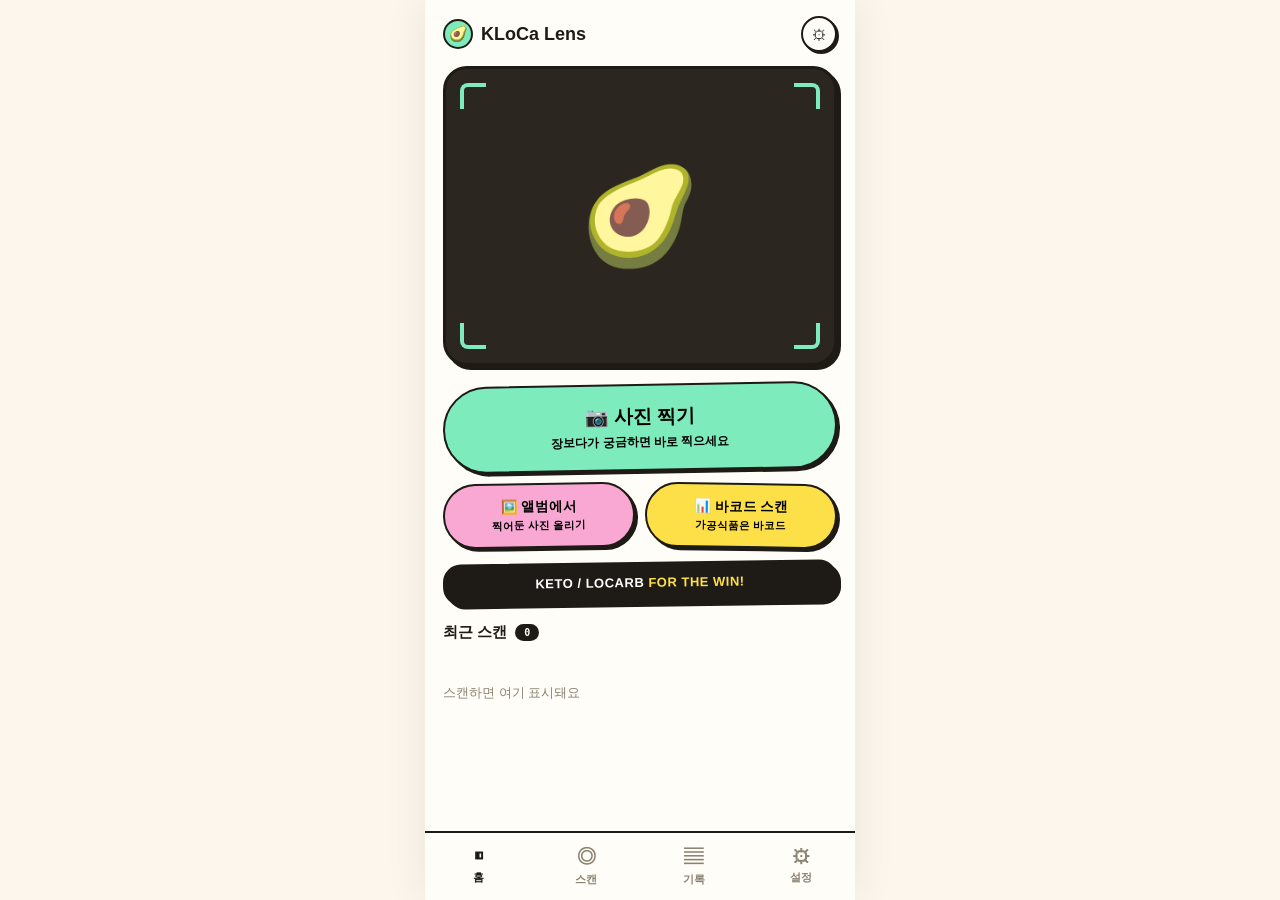
==== index.html @ 9cff94d2 "KLoCa Lens v2" ====
<!DOCTYPE html>
<html lang="ko">
<head>
<meta charset="UTF-8">
<meta name="viewport" content="width=device-width, initial-scale=1.0, viewport-fit=cover">
<title>KLoCa Lens v2</title>
<style>
  * { margin:0; padding:0; box-sizing:border-box; -webkit-tap-highlight-color:transparent; }
  :root { --ink:#1e1b16; --canvas:#fdf6ec; --mint:#7debbb; --teal:#14b8a6;
    --lemon:#fde047; --pink:#f9a8d4; --orange:#fb923c; --white:#fffdf8; }
  body { font-family:'Pretendard',-apple-system,'Apple SD Gothic Neo',sans-serif; background:var(--canvas); color:var(--ink); display:flex; justify-content:center; min-height:100vh; }
  .app { width:100%; max-width:430px; min-height:100vh; background:var(--white); position:relative; display:flex; flex-direction:column; box-shadow:0 0 40px rgba(30,27,22,.08); }
  .screen { display:none; flex:1; padding-bottom:20px; }
  .screen.on { display:block; }
  .hd { display:flex; align-items:center; justify-content:space-between; padding:16px 18px 10px; position:sticky; top:0; background:var(--white); z-index:5; }
  .logo { font-weight:900; font-size:18px; display:flex; align-items:center; gap:8px; }
  .logo .av { width:30px; height:30px; border-radius:50%; background:var(--mint); border:2px solid var(--ink); display:flex; align-items:center; justify-content:center; font-size:15px; }
  .iconbtn { width:36px; height:36px; border-radius:50%; background:var(--white); border:2px solid var(--ink); box-shadow:2px 2px 0 var(--ink); display:flex; align-items:center; justify-content:center; font-size:15px; }
  .pill { border:2px solid var(--ink); border-radius:999px; font-weight:800; box-shadow:3px 3px 0 var(--ink); font-family:inherit; }
  .pill:active { transform:translate(2px,2px); box-shadow:1px 1px 0 var(--ink); }
  .card { background:var(--white); border:2px solid var(--ink); border-radius:18px; box-shadow:4px 4px 0 var(--ink); }
  .mono { font-family:ui-monospace,SFMono-Regular,monospace; }
  .sec-h { margin:20px 18px 10px; font-weight:900; font-size:15px; display:flex; align-items:center; gap:8px; }
  .sec-h .tag { font-size:10px; background:var(--ink); color:#fff; border-radius:99px; padding:3px 9px; font-family:ui-monospace,monospace; }
  .tabbar { display:flex; border-top:2px solid var(--ink); background:var(--white); position:sticky; bottom:0; z-index:5; }
  .tabbar button { flex:1; background:none; border:0; padding:11px 0 13px; font-size:11px; font-weight:700; color:#8a8272; font-family:inherit; }
  .tabbar button.on { color:var(--ink); }
  .tabbar .ni { font-size:19px; display:block; margin-bottom:2px; }
  .toast { position:fixed; left:50%; bottom:90px; transform:translateX(-50%) rotate(-1deg); background:var(--ink); color:#fff; font-weight:800; font-size:14px; padding:12px 20px; border-radius:14px; opacity:0; transition:opacity .25s; pointer-events:none; z-index:99; white-space:nowrap; }
  .toast.show { opacity:1; }
  /* scan */
  .finder { margin:4px 18px 0; height:300px; border:3px solid var(--ink); border-radius:24px; background:#2b2620; position:relative; overflow:hidden; box-shadow:4px 4px 0 var(--ink); display:flex; align-items:center; justify-content:center; }
  .finder .big-e { font-size:96px; }
  .finder img.preview { position:absolute; inset:0; width:100%; height:100%; object-fit:cover; }
  .corner { position:absolute; width:26px; height:26px; border:4px solid var(--mint); z-index:2; }
  .c1{top:14px;left:14px;border-right:0;border-bottom:0;border-radius:8px 0 0 0;}
  .c2{top:14px;right:14px;border-left:0;border-bottom:0;border-radius:0 8px 0 0;}
  .c3{bottom:14px;left:14px;border-right:0;border-top:0;border-radius:0 0 0 8px;}
  .c4{bottom:14px;right:14px;border-left:0;border-top:0;border-radius:0 0 8px 0;}
  .bigcta { margin:18px 18px 0; background:var(--mint); padding:18px; font-size:19px; width:calc(100% - 36px); transform:rotate(-1deg); }
  .bigcta small { display:block; font-size:12px; font-weight:600; margin-top:4px; }
  .scanrow { display:flex; gap:10px; margin:12px 18px 0; }
  .scanrow button { flex:1; padding:13px 6px; font-size:13.5px; min-width:0; }
  .scanrow .alb { background:var(--pink); transform:rotate(-.8deg); }
  .scanrow .bc { background:var(--lemon); transform:rotate(.8deg); }
  .scanrow small { display:block; font-size:10.5px; font-weight:600; margin-top:3px; }
  .hscroll { display:flex; gap:12px; padding:2px 18px 8px; overflow-x:auto; }
  .mini { min-width:140px; padding:13px; cursor:pointer; }
  .mini .mf { font-size:32px; } .mini .mn { font-weight:800; font-size:13.5px; margin-top:6px; }
  .mini .mk { font-family:ui-monospace,monospace; font-size:11px; color:#5b5347; margin-top:3px; }
  .okbadge { display:inline-block; margin-top:8px; font-size:11px; font-weight:800; background:var(--ink); color:#fff; border-radius:99px; padding:3px 10px; }
  /* confirm */
  .confirm-t { margin:6px 18px 0; background:var(--lemon); padding:13px; text-align:center; font-weight:900; font-size:18px; transform:rotate(-1deg); }
  .confirm-t small { display:block; font-size:12px; font-weight:600; margin-top:4px; }
  .recog { margin:14px 18px 0; padding:22px 16px; text-align:center; transform:rotate(.7deg); }
  .recog .rf { font-size:70px; } .recog .rn2 { font-weight:900; font-size:24px; margin-top:8px; }
  .recog .rm { font-size:12px; color:#6b6257; margin-top:5px; }
  .recog img.rp { width:100%; height:150px; object-fit:cover; border:2px solid var(--ink); border-radius:12px; margin-bottom:8px; }
  .yes { margin:16px 18px 0; background:var(--mint); padding:17px; font-size:17px; width:calc(100% - 36px); transform:rotate(-.8deg); }
  .retake { margin:12px 18px 0; background:var(--white); padding:13px; font-size:14px; width:calc(100% - 36px); }
  .tinput { display:flex; gap:10px; margin:6px 18px 0; position:relative; }
  .tinput input { flex:1; border:2px solid var(--ink); border-radius:14px; padding:13px 14px; font-size:14px; font-family:inherit; box-shadow:3px 3px 0 var(--ink); outline:none; background:var(--white); min-width:0; }
  .tinput .tgo { background:var(--pink); padding:13px 22px; font-size:14px; white-space:nowrap; }
  .suggest { position:absolute; top:calc(100% + 6px); left:0; right:76px; background:var(--white); border:2px solid var(--ink); border-radius:14px; box-shadow:4px 4px 0 var(--ink); max-height:220px; overflow-y:auto; z-index:10; display:none; }
  .suggest.on { display:block; }
  .suggest div { padding:11px 14px; font-weight:700; font-size:14px; border-bottom:1px solid #eee5d5; cursor:pointer; display:flex; align-items:center; gap:10px; }
  .suggest div:last-child { border-bottom:0; }
  .note { margin:14px 18px 0; font-size:12px; color:#8a8272; text-align:center; }
  /* result */
  .verdict { margin:6px 18px 0; padding:12px; text-align:center; font-weight:900; font-size:16px; transform:rotate(1.1deg); }
  .v-ok { background:var(--mint); } .v-mid { background:var(--lemon); } .v-warn { background:var(--orange); }
  .hero { margin:14px 18px 0; background:var(--lemon); padding:20px 16px; text-align:center; transform:rotate(-.8deg); }
  .hero .hk { font-size:12px; font-weight:800; letter-spacing:1px; }
  .hero .hv { font-family:ui-monospace,monospace; font-size:60px; font-weight:700; letter-spacing:-3px; margin:2px 0; }
  .hero .hv small { font-size:20px; letter-spacing:0; }
  .hero .hd2 { font-size:12px; color:#5b5347; font-weight:600; }
  .food { margin:14px 18px 0; padding:14px 16px; display:flex; align-items:center; gap:13px; }
  .food .fi { font-size:40px; } .food .fn { font-weight:900; font-size:16px; }
  .food .fm { font-family:ui-monospace,monospace; font-size:11px; color:#6b6257; margin-top:3px; }
  .nuts { display:grid; grid-template-columns:1fr 1fr; gap:11px; margin:14px 18px 0; }
  .nut { padding:12px 13px; }
  .nut .nk { font-size:11px; font-weight:700; color:#5b5347; }
  .nut .nv { font-family:ui-monospace,monospace; font-size:22px; font-weight:700; margin-top:2px; }
  .nut .nv small { font-size:12px; }
  .formula { margin:14px 18px 0; padding:11px 14px; background:var(--ink); color:#fff; border-radius:14px; font-family:ui-monospace,monospace; font-size:12px; text-align:center; }
  .formula b { color:var(--mint); }
  .rowbtns { display:flex; gap:11px; margin:16px 18px 0; }
  .rowbtns button { flex:1; padding:14px; font-size:14.5px; }
  .rowbtns .b1 { background:var(--white); }
  .rowbtns .b2 { background:var(--teal); color:#fff; }
  .golink { margin:12px 18px 0; background:var(--pink); padding:15px; font-size:15px; width:calc(100% - 36px); transform:rotate(-.7deg); }
  /* history */
  .week { margin:6px 18px 0; background:var(--teal); color:#fff; padding:16px; transform:rotate(.8deg); }
  .week .wk { font-size:11.5px; font-weight:800; letter-spacing:1px; opacity:.9; }
  .week .wv { font-family:ui-monospace,monospace; font-size:40px; font-weight:700; letter-spacing:-2px; margin:2px 0; }
  .week .wv small { font-size:15px; } .week .wd { font-size:12px; font-weight:600; opacity:.9; }
  .hlist { margin:4px 18px 0; display:flex; flex-direction:column; gap:11px; }
  .hitem { padding:12px 14px; display:flex; align-items:center; gap:12px; cursor:pointer; }
  .hitem .hf { font-size:30px; } .hitem .hn { font-weight:800; font-size:14px; }
  .hitem .hm { font-family:ui-monospace,monospace; font-size:10.5px; color:#6b6257; margin-top:2px; }
  .hitem .hs { margin-left:auto; text-align:right; }
  .hitem .hs .n { font-family:ui-monospace,monospace; font-size:20px; font-weight:700; }
  .badge { display:inline-block; font-size:10px; font-weight:800; border:2px solid var(--ink); border-radius:99px; padding:2px 9px; margin-top:4px; }
  .b-ok { background:var(--mint); } .b-mid { background:var(--lemon); } .b-warn { background:var(--orange); }
  .empty { text-align:center; color:#8a8272; font-size:13px; margin:30px 0; }
  /* pairings */
  .pair-t { margin:6px 18px 0; background:var(--pink); padding:13px 16px; text-align:center; font-weight:900; font-size:15.5px; transform:rotate(-1deg); }
  .pair-t small { display:block; font-size:11.5px; font-weight:600; margin-top:4px; }
  .pairs { display:flex; flex-direction:column; gap:11px; margin:12px 18px 0; }
  .pair { padding:13px 14px; display:flex; align-items:center; gap:12px; cursor:pointer; }
  .pair .pf { font-size:34px; } .pair .pn { font-weight:900; font-size:14.5px; }
  .pair .pw { font-size:11.5px; color:#5b5347; font-weight:600; margin-top:3px; }
  .pair .pk { margin-left:auto; font-family:ui-monospace,monospace; font-size:10.5px; background:var(--ink); color:#fff; border-radius:99px; padding:4px 10px; white-space:nowrap; }
  .recipe { margin:11px 18px 0; padding:14px; cursor:pointer; }
  .recipe .rn { font-weight:900; font-size:14.5px; }
  .recipe .rm { font-family:ui-monospace,monospace; font-size:11px; color:#3f3a32; margin-top:5px; }
  .recipe .ri { font-size:12px; font-weight:600; margin-top:7px; color:#3f3a32; }
  .go { margin:14px 18px 0; background:var(--orange); padding:16px; font-size:15.5px; width:calc(100% - 36px); transform:rotate(-1deg); }
  .glist { margin:10px 18px 0; padding:12px 14px; font-size:13px; font-weight:600; }
  .glist div { padding:5px 0; border-bottom:1px dashed #e5dcc8; display:flex; justify-content:space-between; }
  .glist div:last-child { border:0; }
  .hidden { display:none !important; }
</style>
</head>
<body>
<div class="app">

  <!-- 1 SCAN -->
  <section id="s-scan" class="screen on">
    <div class="hd"><div class="logo"><span class="av">🥑</span>KLoCa Lens</div><div class="iconbtn">⚙</div></div>
    <div class="finder" id="finderBox">
      <span class="corner c1"></span><span class="corner c2"></span><span class="corner c3"></span><span class="corner c4"></span>
      <span class="big-e">🥑</span>
    </div>
    <button class="pill bigcta" id="btnPhoto">📷 사진 찍기<small>장보다가 궁금하면 바로 찍으세요</small></button>
    <div class="scanrow">
      <button class="pill alb" id="btnAlbum">🖼️ 앨범에서<small>찍어둔 사진 올리기</small></button>
      <button class="pill bc" id="btnBarcode">📊 바코드 스캔<small>가공식품은 바코드</small></button>
    </div>
    <input type="file" id="fileInput" accept="image/*" class="hidden">
    <div class="card" style="margin:14px 18px 0;background:var(--ink);color:#fff;padding:11px;text-align:center;font-weight:900;font-size:13px;transform:rotate(-.8deg);letter-spacing:.5px;">KETO / LOCARB <span style="color:var(--lemon)">FOR THE WIN!</span></div>
    <div class="sec-h">최근 스캔 <span class="tag" id="recentTag">0</span></div>
    <div class="hscroll" id="recentRow"></div>
  </section>

  <!-- 2 CONFIRM -->
  <section id="s-confirm" class="screen">
    <div class="hd"><div class="logo"><span class="av">🥑</span>KLoCa Lens</div><div class="iconbtn" data-go="s-scan">✕</div></div>
    <div class="card confirm-t">이게 맞나요?<small>인식된 재료가 맞는지 확인해주세요</small></div>
    <div class="card recog" id="recogCard">
      <div class="rf" id="recogEmoji">🥑</div>
      <div class="rn2" id="recogName">아보카도</div>
      <div class="rm mono" id="recogSrc">직접 선택</div>
    </div>
    <button class="pill yes" id="btnYes">맞아요 →</button>
    <button class="pill retake" data-go="s-scan">📷 다시 찍기</button>
    <div class="sec-h">아니면 직접 입력</div>
    <div class="tinput">
      <input id="nameInput" placeholder="예: 방울토마토 1팩" autocomplete="off">
      <button class="pill tgo" id="btnTyped">입력</button>
      <div class="suggest" id="suggest"></div>
    </div>
    <div class="note">사진 자동 인식은 준비 중 — 지금은 직접 입력해줘</div>
  </section>

  <!-- 3 RESULT -->
  <section id="s-result" class="screen">
    <div class="hd"><div class="logo"><span class="av">🥑</span>KLoCa Lens</div><div class="iconbtn" data-go="s-scan">✕</div></div>
    <div class="card verdict" id="verdictBox">✅ KETO OK</div>
    <div class="card hero">
      <div class="hk">순탄수화물 (NET CARBS)</div>
      <div class="hv"><span id="heroNc">2</span><small>g</small></div>
      <div class="hd2" id="heroSub">100g 기준</div>
    </div>
    <div class="card food">
      <div class="fi" id="foodEmoji">🥑</div>
      <div><div class="fn" id="foodName">아보카도</div><div class="fm mono" id="foodMeta"></div></div>
    </div>
    <div class="nuts" id="nutGrid"></div>
    <div class="formula" id="formulaBar"></div>
    <div class="rowbtns">
      <button class="pill b1" data-go="s-scan">다시</button>
      <button class="pill b2" id="btnSave">기록 저장</button>
    </div>
    <button class="pill golink" id="btnPair">🤝 찰떡 조합 보기 →</button>
  </section>

  <!-- 4 HISTORY -->
  <section id="s-history" class="screen">
    <div class="hd"><div class="logo"><span class="av">🥑</span>KLoCa Lens</div><div class="iconbtn">⚙</div></div>
    <div class="card week">
      <div class="wk">이번 주 평균 순탄수화물</div>
      <div class="wv"><span id="weekAvg">–</span><small>g /회</small></div>
      <div class="wd" id="weekSub">스캔 기록이 없어요</div>
    </div>
    <div class="sec-h">스캔 기록 <span class="tag" id="histTag">0</span></div>
    <div class="hlist" id="histList"></div>
    <div class="sec-h">🛒 조합 장바구니 <span class="tag" id="cartTag">0</span></div>
    <div class="card glist" id="cartList"><div class="empty" style="margin:6px 0">비어 있어요</div></div>
  </section>

  <!-- 5 PAIRINGS -->
  <section id="s-pair" class="screen">
    <div class="hd"><div class="logo"><span class="av">🥑</span>KLoCa Lens</div><div class="iconbtn" data-go="s-result">✕</div></div>
    <div class="card pair-t" id="pairTitle">🥑 아보카도와 찰떡궁합<small>함께 먹으면 영양이 보충돼요</small></div>
    <div class="pairs" id="pairList"></div>
    <div class="sec-h">이 재료들로 만드는 레시피 <span class="tag" id="recipeTag">0</span></div>
    <div id="recipeList"></div>
    <button class="pill go" id="btnCart">🛒 조합 장바구니에 담기</button>
  </section>

  <nav class="tabbar">
    <button data-go="s-scan" class="on"><span class="ni">◧</span>홈</button>
    <button data-go="s-scan"><span class="ni">◎</span>스캔</button>
    <button data-go="s-history"><span class="ni">▤</span>기록</button>
    <button><span class="ni">⚙</span>설정</button>
  </nav>
</div>
<div class="toast" id="toast"></div>
<script>
"use strict";
/* ============ FOOD DB (per 100g, local / offline) ============
   n:이름 e:이모지 k:kcal c:탄수화물 df:식이섬유 ft:지방 p:단백질 s:1회분량 tags */
const FOODS = [
{id:'avo',n:'아보카도',e:'🥑',k:160,c:9,df:7,ft:15,p:2,s:'1개(100g)',tags:['fat','fiber']},
{id:'chicken',n:'닭가슴살',e:'🍗',k:110,c:0,df:0,ft:1,p:23,s:'100g',tags:['protein']},
{id:'salmon',n:'연어',e:'🍣',k:208,c:0,df:0,ft:13,p:20,s:'100g',tags:['protein','omega3']},
{id:'tuna',n:'참치회',e:'🐟',k:132,c:0,df:0,ft:1,p:28,s:'100g',tags:['protein']},
{id:'egg',n:'달걀',e:'🥚',k:155,c:1.1,df:0,ft:11,p:13,s:'1개(50g)',tags:['protein']},
{id:'beef',n:'소고기 등심',e:'🥩',k:250,c:0,df:0,ft:15,p:26,s:'100g',tags:['protein']},
{id:'pork',n:'돼지 삼겹살',e:'🥓',k:518,c:0,df:0,ft:53,p:9,s:'100g',tags:['protein','fat']},
{id:'bacon',n:'베이컨',e:'🥓',k:541,c:1.4,df:0,ft:42,p:37,s:'100g',tags:['protein','fat']},
{id:'chickenleg',n:'닭다리살',e:'🍗',k:177,c:0,df:0,ft:8,p:20,s:'100g',tags:['protein']},
{id:'duck',n:'오리고기',e:'🦆',k:337,c:0,df:0,ft:28,p:19,s:'100g',tags:['protein','fat']},
{id:'tofu',n:'두부',e:'🍢',k:76,c:1.9,df:0.3,ft:4.8,p:8,s:'100g',tags:['protein']},
{id:'greek',n:'그릭요거트',e:'🍦',k:97,c:3.6,df:0,ft:5,p:9,s:'100g',tags:['protein']},
{id:'broc',n:'브로콜리',e:'🥦',k:34,c:6.6,df:2.6,ft:0.4,p:2.8,s:'100g',tags:['fiber']},
{id:'spinach',n:'시금치',e:'🥬',k:23,c:3.6,df:2.2,ft:0.4,p:2.9,s:'100g',tags:['fiber']},
{id:'lettuce',n:'양상추',e:'🥬',k:15,c:2.9,df:1.3,ft:0.2,p:1.4,s:'100g',tags:['fiber']},
{id:'cucumber',n:'오이',e:'🥒',k:15,c:3.6,df:0.5,ft:0.1,p:0.7,s:'100g',tags:['fiber']},
{id:'tomato',n:'토마토',e:'🍅',k:18,c:3.9,df:1.2,ft:0.2,p:0.9,s:'100g',tags:['fiber']},
{id:'mush1',n:'양송이버섯',e:'🍄',k:22,c:3.3,df:1,ft:0.3,p:3.1,s:'100g',tags:['fiber','protein']},
{id:'mush2',n:'새송이버섯',e:'🍄',k:35,c:6,df:2.5,ft:0.5,p:2.5,s:'100g',tags:['fiber']},
{id:'paprika',n:'파프리카',e:'🫑',k:31,c:6,df:2.1,ft:0.3,p:1,s:'100g',tags:['fiber']},
{id:'zucchini',n:'애호박',e:'🥒',k:17,c:3.1,df:1,ft:0.3,p:1.2,s:'100g',tags:['fiber']},
{id:'eggplant',n:'가지',e:'🍆',k:25,c:5.9,df:3,ft:0.2,p:1,s:'100g',tags:['fiber']},
{id:'cabbage',n:'양배추',e:'🥬',k:25,c:5.8,df:2.5,ft:0.1,p:1.3,s:'100g',tags:['fiber']},
{id:'cauli',n:'콜리플라워',e:'🥦',k:25,c:5,df:2,ft:0.3,p:1.9,s:'100g',tags:['fiber']},
{id:'aspara',n:'아스파라거스',e:'🌱',k:20,c:3.9,df:2.1,ft:0.1,p:2.2,s:'100g',tags:['fiber']},
{id:'celery',n:'샐러리',e:'🥬',k:16,c:3,df:1.6,ft:0.2,p:0.7,s:'100g',tags:['fiber']},
{id:'radish',n:'무',e:'🥗',k:18,c:4,df:1.6,ft:0.1,p:0.6,s:'100g',tags:['fiber']},
{id:'napa',n:'배추',e:'🥬',k:13,c:2.4,df:1.2,ft:0.1,p:1.5,s:'100g',tags:['fiber']},
{id:'perilla',n:'깻잎',e:'🌿',k:27,c:4.4,df:3.4,ft:0.6,p:3.7,s:'100g',tags:['fiber']},
{id:'straw',n:'딸기',e:'🍓',k:32,c:7.7,df:2,ft:0.3,p:0.7,s:'100g',tags:['fiber']},
{id:'blueb',n:'블루베리',e:'🫐',k:57,c:14.5,df:2.4,ft:0.3,p:0.7,s:'100g',tags:[]},
{id:'rasp',n:'라즈베리',e:'🍇',k:52,c:11.9,df:6.5,ft:0.7,p:1.2,s:'100g',tags:['fiber']},
{id:'oliveoil',n:'올리브오일',e:'🫒',k:884,c:0,df:0,ft:100,p:0,s:'1큰술(15ml)',tags:['fat']},
{id:'butter',n:'버터',e:'🧈',k:717,c:0.1,df:0,ft:81,p:0.9,s:'10g',tags:['fat']},
{id:'almond',n:'아몬드',e:'🌰',k:579,c:21.6,df:12.5,ft:49.9,p:21.2,s:'30g',tags:['fat','protein','fiber']},
{id:'walnut',n:'호두',e:'🌰',k:654,c:13.7,df:6.7,ft:65.2,p:15.2,s:'30g',tags:['fat','omega3']},
{id:'peanut',n:'땅콩',e:'🥜',k:567,c:16.1,df:8.5,ft:49.2,p:25.8,s:'30g',tags:['fat','protein']},
{id:'macadamia',n:'마카다미아',e:'🌰',k:718,c:13.8,df:8.6,ft:75.8,p:7.9,s:'30g',tags:['fat']},
{id:'chia',n:'치아시드',e:'🌱',k:486,c:42.1,df:34.4,ft:30.7,p:16.5,s:'15g',tags:['fiber','fat','protein']},
{id:'cocoiloil',n:'코코넛오일',e:'🥥',k:862,c:0,df:0,ft:100,p:0,s:'1큰술(15ml)',tags:['fat']},
{id:'perillaoil',n:'들기름',e:'🌿',k:884,c:0,df:0,ft:100,p:0,s:'1큰술(15ml)',tags:['fat','omega3']},
{id:'rice',n:'흰쌀밥',e:'🍚',k:130,c:28,df:0.4,ft:0.3,p:2.7,s:'1공기(200g)',tags:[]},
{id:'bread',n:'식빵',e:'🍞',k:265,c:49,df:2.7,ft:4.2,p:9,s:'1장(40g)',tags:[]},
{id:'ramen',n:'라면',e:'🍜',k:446,c:64,df:3,ft:18,p:10,s:'1봉(120g)',tags:[]},
{id:'banana',n:'바나나',e:'🍌',k:89,c:22.8,df:2.6,ft:0.3,p:1.1,s:'1개(100g)',tags:[]},
{id:'apple',n:'사과',e:'🍎',k:52,c:13.8,df:2.4,ft:0.2,p:0.3,s:'1개(200g)',tags:[]},
{id:'sweetpot',n:'고구마',e:'🍠',k:86,c:20.1,df:3,ft:0.1,p:1.6,s:'1개(150g)',tags:['fiber']},
{id:'potato',n:'감자',e:'🥔',k:77,c:17.5,df:2.2,ft:0.1,p:2,s:'1개(150g)',tags:[]},
{id:'tteok',n:'떡',e:'🍡',k:230,c:52,df:1,ft:0.5,p:4,s:'100g',tags:[]},
{id:'noodle',n:'국수',e:'🍜',k:350,c:72,df:3,ft:1.5,p:12,s:'100g(건면)',tags:[]},
{id:'cheddar',n:'체다치즈',e:'🧀',k:402,c:3.4,df:0,ft:33,p:25,s:'30g',tags:['protein','fat']},
{id:'mozza',n:'모짜렐라',e:'🧀',k:280,c:3.1,df:0,ft:17,p:28,s:'30g',tags:['protein','fat']},
{id:'cream',n:'생크림',e:'🥛',k:340,c:2.8,df:0,ft:36,p:2.9,s:'30ml',tags:['fat']},
{id:'milk',n:'우유',e:'🥛',k:60,c:4.5,df:0,ft:3.2,p:3.2,s:'200ml',tags:[]},
{id:'soymilk',n:'두유',e:'🥛',k:54,c:5,df:1,ft:2.5,p:3.5,s:'200ml',tags:['protein']},
{id:'kimchi',n:'배추김치',e:'🥬',k:20,c:3.5,df:2,ft:0.3,p:1.5,s:'50g',tags:['fiber']},
{id:'doenjang',n:'된장',e:'🍲',k:200,c:12,df:6,ft:6,p:12,s:'20g',tags:['protein','fiber']},
{id:'ganjang',n:'간장',e:'🧂',k:60,c:5,df:1,ft:0.1,p:8,s:'10ml',tags:[]},
{id:'gochujang',n:'고추장',e:'🌶️',k:230,c:48,df:4,ft:2,p:5,s:'20g',tags:[]},
{id:'mayo',n:'마요네즈',e:'🥚',k:680,c:0.6,df:0,ft:75,p:1,s:'15g',tags:['fat']},
{id:'pbutter',n:'땅콩버터',e:'🥜',k:588,c:20,df:6,ft:50,p:25,s:'20g(무가당)',tags:['fat','protein']},
{id:'darkchoc',n:'다크초콜릿 85%',e:'🍫',k:600,c:22,df:11,ft:43,p:8,s:'20g',tags:['fat','fiber']},
{id:'saury',n:'꽁치',e:'🐟',k:210,c:0,df:0,ft:13,p:20,s:'100g',tags:['protein','omega3']},
{id:'mackerel',n:'고등어',e:'🐟',k:190,c:0,df:0,ft:12,p:19,s:'100g',tags:['protein','omega3']},
{id:'shrimp',n:'새우',e:'🦐',k:99,c:0.2,df:0,ft:0.3,p:24,s:'100g',tags:['protein']},
{id:'squid',n:'오징어',e:'🦑',k:92,c:3.1,df:0,ft:1.4,p:15.6,s:'100g',tags:['protein']},
];
const byId = id => FOODS.find(f=>f.id===id);
const nc = f => Math.round((f.c - f.df)*10)/10; // 순탄수화물
function verdict(ncv){ if(ncv<=5) return {t:'✅ KETO OK — 안심하고 담으세요',c:'v-ok',b:'b-ok',s:'KETO OK'}; if(ncv<=10) return {t:'😐 보통 — 양을 조절하세요',c:'v-mid',b:'b-mid',s:'보통'}; return {t:'⚠️ 주의 — 순탄수가 높아요',c:'v-warn',b:'b-warn',s:'주의'}; }

/* ============ RECIPES (local / premade) ============ */
const RECIPES = [
{id:'r1',n:'아보카도 연어 샐러드',e:'🥗',f:[['avo',50],['salmon',100],['oliveoil',10]],t:'10분',d:'아보카도 1/2 + 연어 100g + 올리브오일·레몬즙'},
{id:'r2',n:'아보카도 에그 보트',e:'🍳',f:[['avo',70],['egg',50]],t:'15분',d:'아보카도 반쪽에 달걀을 깨 넣고 오븐에'},
{id:'r3',n:'연어 스테이크',e:'🍣',f:[['salmon',150],['butter',10],['aspara',80]],t:'20분',d:'연어 150g + 아스파라거스 + 버터'},
{id:'r4',n:'닭가슴살 샐러드',e:'🥗',f:[['chicken',120],['lettuce',60],['tomato',50],['oliveoil',10]],t:'15분',d:'닭가슴살 120g + 양상추·토마토 + 올리브오일'},
{id:'r5',n:'삼겹살 상추쌈',e:'🥬',f:[['pork',150],['lettuce',40],['perilla',10],['kimchi',30]],t:'25분',d:'삼겹살 150g + 상추·깻잎·김치'},
{id:'r6',n:'버섯 버터구이',e:'🍄',f:[['mush1',120],['butter',10]],t:'10분',d:'양송이 120g + 버터 한 조각'},
{id:'r7',n:'두부 스테이크',e:'🍢',f:[['tofu',200],['mush1',60]],t:'15분',d:'두부 한 모 + 양송이 + 간장 살짝'},
{id:'r8',n:'새우 아보카도 샐러드',e:'🥗',f:[['shrimp',100],['avo',50]],t:'12분',d:'새우 100g + 아보카도 1/2'},
{id:'r9',n:'김치 계란말이',e:'🍳',f:[['egg',100],['kimchi',30]],t:'10분',d:'달걀 2개 + 김치 30g 다져서'},
{id:'r10',n:'고등어 구이',e:'🐟',f:[['mackerel',150],['radish',60]],t:'20분',d:'고등어 한 마리 + 무즙'},
{id:'r11',n:'치즈 오믈렛',e:'🧀',f:[['egg',100],['cheddar',20],['butter',5]],t:'10분',d:'달걀 2개 + 체다치즈 + 버터'},
{id:'r12',n:'아몬드 요거트 볼',e:'🍦',f:[['greek',150],['almond',15],['blueb',30]],t:'5분',d:'그릭요거트 + 아몬드 + 블루베리'},
];
function recipeStats(r){ let k=0,c=0,df=0; r.f.forEach(([id,g])=>{ const f=byId(id); if(!f) return; k+=f.k*g/100; c+=f.c*g/100; df+=f.df*g/100; }); return {k:Math.round(k), nc:Math.round((c-df)*10)/10}; }
const recipesFor = fid => RECIPES.filter(r=>r.f.some(([id])=>id===fid));

/* ============ PAIRING ENGINE (rule-based, local) ============
   영양 빈틈(단백질/지방/식이섬유)을 계산 → DB에서 보충 식품을 고름.
   LLM 없이 "스마트한" 제안을 만드는 프리메이드 로직. */
const GAP_LABEL = {protein:'단백질', fat:'지방', fiber:'식이섬유'};
const gaps = f => { const g=[]; if(f.p<8) g.push('protein'); if(f.ft<10) g.push('fat'); if(f.df<2) g.push('fiber'); return g; };
function pairings(f){
  const gs = gaps(f);
  if(!gs.length) return [];
  const cands = FOODS.filter(x=>x.id!==f.id && nc(x)<=6 && gs.some(g=>x.tags.includes(g)));
  cands.sort((a,b)=>{
    const sa=gs.filter(g=>a.tags.includes(g)).length, sb=gs.filter(g=>b.tags.includes(g)).length;
    return (sb-sa) || (nc(a)-nc(b));
  });
  return cands.slice(0,3).map(x=>{
    const g = gs.find(g=>x.tags.includes(g));
    let why = `${f.n}에 부족한 ${GAP_LABEL[g]} 보충`;
    if(x.tags.includes('omega3')) why += ' · 오메가3 시너지';
    const bonus = g==='protein' ? `단백질 +${Math.round(x.p)}g` : g==='fat' ? `지방 +${Math.round(x.ft)}g` : `식이섬유 +${Math.round(x.df)}g`;
    return {food:x, why, bonus};
  });
}

/* ============ ONLINE/AI HOOK (only when truly needed) ============
   사진 자동 인식·미등록 바코드 조회만 여기서 온라인 호출.
   지금은 스텁 — 키·엔드포인트 연결 전까지 로컬 경로로 동작. */
async function recognizePhotoOnline(dataUrl){
  // TODO: Claude vision API 연결 시점에 구현
  return null;
}
const BARCODES = {}; // 바코드→foodId 매핑 (확보되는 대로 추가)

/* ============ APP STATE ============ */
let current = null, pendingPhoto = null;
const $ = id => document.getElementById(id);
const store = {
  get:(k,d)=>{ try{ const v=localStorage.getItem(k); return v?JSON.parse(v):d; }catch(e){ return d; } },
  set:(k,v)=>{ try{ localStorage.setItem(k,JSON.stringify(v)); }catch(e){} }
};
function go(id){
  document.querySelectorAll('.screen').forEach(s=>s.classList.remove('on'));
  $(id).classList.add('on');
  document.querySelectorAll('.tabbar button').forEach(b=>b.classList.toggle('on', b.dataset.go===id));
  window.scrollTo(0,0);
}
document.addEventListener('click', e=>{ const t=e.target.closest('[data-go]'); if(t) go(t.dataset.go); });
let toastT;
function toast(m){ const el=$('toast'); el.textContent=m; el.classList.add('show'); clearTimeout(toastT); toastT=setTimeout(()=>el.classList.remove('show'),1800); }
const fmtT = t => { const d=new Date(t); return `${d.getMonth()+1}-${d.getDate()} ${String(d.getHours()).padStart(2,'0')}:${String(d.getMinutes()).padStart(2,'0')}`; };

/* ---- confirm ---- */
function selectFood(id, src){
  current = byId(id); if(!current) return;
  $('recogEmoji').textContent = current.e;
  $('recogName').textContent = current.n;
  $('recogSrc').textContent = src;
  const old = document.querySelector('#recogCard .rp'); if(old) old.remove();
  if(pendingPhoto){ const img=document.createElement('img'); img.className='rp'; img.src=pendingPhoto; $('recogCard').prepend(img); }
  go('s-confirm');
}
const nameInput=$('nameInput'), suggest=$('suggest');
nameInput.addEventListener('input', ()=>{
  const q=nameInput.value.trim();
  if(q.length<1){ suggest.classList.remove('on'); return; }
  const ms=FOODS.filter(f=>f.n.includes(q)).slice(0,6);
  suggest.innerHTML = ms.length ? ms.map(f=>`<div data-id="${f.id}">${f.e} ${f.n} <span class="mono" style="color:#8a8272;font-size:11px">순탄수 ${nc(f)}g</span></div>`).join('') : '<div>결과 없음 — 그래도 입력 버튼을 눌러봐</div>';
  suggest.classList.add('on');
});
suggest.addEventListener('click', e=>{
  const d=e.target.closest('div[data-id]'); if(!d) return;
  selectFood(d.dataset.id,'직접 입력'); suggest.classList.remove('on'); nameInput.value='';
});
$('btnTyped').addEventListener('click', ()=>{
  const q=nameInput.value.trim(); if(!q) return;
  const f=FOODS.find(f=>f.n===q)||FOODS.filter(f=>f.n.includes(q))[0];
  if(f){ selectFood(f.id,'직접 입력'); } else { toast('DB에 없어요. 가장 비슷한 걸 골라줘'); }
  suggest.classList.remove('on'); nameInput.value='';
});
$('btnYes').addEventListener('click', ()=>{ if(current){ renderResult(current); go('s-result'); } });

/* ---- photo / album / barcode ---- */
$('fileInput').addEventListener('change', e=>{
  const file=e.target.files[0]; if(!file) return;
  const rd=new FileReader();
  rd.onload=()=>{ pendingPhoto=rd.result;
    $('recogEmoji').textContent='📷'; $('recogName').textContent='사진을 올렸어요';
    $('recogSrc').textContent='아래에서 직접 입력해주세요';
    const old=document.querySelector('#recogCard .rp'); if(old) old.remove();
    const img=document.createElement('img'); img.className='rp'; img.src=pendingPhoto; $('recogCard').prepend(img);
    go('s-confirm'); setTimeout(()=>nameInput.focus(),300);
  };
  rd.readAsDataURL(file); e.target.value='';
});
$('btnPhoto').addEventListener('click', ()=>$('fileInput').click());
$('btnAlbum').addEventListener('click', ()=>$('fileInput').click());
$('btnBarcode').addEventListener('click', ()=>{
  const code=prompt('바코드 번호를 입력하세요');
  if(!code) return;
  const id=BARCODES[code.trim()];
  if(id){ selectFood(id,'바코드 인식'); }
  else { toast('등록되지 않은 바코드예요'); pendingPhoto=null; go('s-confirm'); setTimeout(()=>nameInput.focus(),300); }
});

/* ---- result ---- */
function renderResult(f){
  const v=verdict(nc(f));
  const vb=$('verdictBox'); vb.className='card verdict '+v.c; vb.textContent=v.t;
  $('heroNc').textContent=nc(f);
  $('heroSub').textContent=f.s+' 기준 · 로컬 DB';
  $('foodEmoji').textContent=f.e; $('foodName').textContent=f.n;
  $('foodMeta').textContent=fmtT(Date.now())+' · 로컬 DB';
  const tiles=[['칼로리',f.k,'kcal'],['탄수화물',f.c,'g'],['식이섬유',f.df,'g'],['지방',f.ft,'g'],['단백질',f.p,'g'],['순탄수화물',nc(f),'g']];
  const bgs=['var(--pink)','var(--white)','var(--orange)','var(--white)','var(--mint)','var(--lemon)'];
  $('nutGrid').innerHTML=tiles.map((t,i)=>`<div class="card nut" style="background:${bgs[i]};transform:rotate(${i%2?1:-1}deg)"><div class="nk">${t[0]}</div><div class="nv">${t[1]}<small>${t[2]}</small></div></div>`).join('');
  $('formulaBar').innerHTML=`순탄수화물 = 탄수화물 <b>${f.c}g</b> − 식이섬유 <b>${f.df}g</b>`;
}
$('btnSave').addEventListener('click', ()=>{
  if(!current) return;
  const h=store.get('lens_hist_v2',[]); h.push({id:current.id,t:Date.now()}); store.set('lens_hist_v2',h);
  renderHistory(); toast('기록에 저장했어요'); pendingPhoto=null;
});
$('btnPair').addEventListener('click', ()=>{ if(current){ renderPairings(current); go('s-pair'); } });

/* ---- pairings ---- */
function renderPairings(f){
  $('pairTitle').innerHTML=`${f.e} ${f.n}와 찰떡궁합<small>함께 먹으면 영양이 보충돼요</small>`;
  const ps=pairings(f);
  $('pairList').innerHTML = ps.length ? ps.map((p,i)=>`
    <div class="card pair" data-id="${p.food.id}" style="transform:rotate(${i%2?0.8:-0.8}deg);background:${i%2?'var(--lemon)':'var(--white)'}">
      <div class="pf">${p.food.e}</div>
      <div><div class="pn">${p.food.n}</div><div class="pw">${p.why}</div></div>
      <div class="pk">${p.bonus}</div>
    </div>`).join('') : '<div class="empty">이 식품은 영양이 꽉 찼어요. 단독으로 충분해요 💪</div>';
  const rs=recipesFor(f.id);
  $('recipeTag').textContent=rs.length;
  $('recipeList').innerHTML=rs.map((r,i)=>{ const st=recipeStats(r); return `
    <div class="card recipe" style="transform:rotate(${i%2?0.7:-0.7}deg);background:${i%2?'var(--white)':'var(--mint)'}">
      <div class="rn">${r.e} ${r.n}</div>
      <div class="rm">${r.t} · 순탄수 ${st.nc}g · ${st.k}kcal</div>
      <div class="ri">${r.d}</div>
    </div>`; }).join('');
}
$('pairList').addEventListener('click', e=>{
  const d=e.target.closest('.pair[data-id]'); if(d) selectFood(d.dataset.id,'조합에서 선택');
});
$('btnCart').addEventListener('click', ()=>{
  if(!current) return;
  const cart=store.get('lens_cart_v2',[]);
  pairings(current).forEach(p=>{ if(!cart.includes(p.food.id)) cart.push(p.food.id); });
  store.set('lens_cart_v2',cart); renderHistory(); toast('장바구니에 담았어요 🛒');
});

/* ---- history ---- */
function renderHistory(){
  const h=store.get('lens_hist_v2',[]);
  const week=h.filter(x=>Date.now()-x.t<7*864e5);
  $('weekAvg').textContent = week.length ? (week.reduce((s,x)=>s+nc(byId(x.id)),0)/week.length).toFixed(1) : '–';
  $('weekSub').textContent = week.length ? `총 ${week.length}회 스캔 · 키토 유지 중 🥑` : '스캔 기록이 없어요';
  $('histTag').textContent=h.length;
  $('histList').innerHTML = h.length ? [...h].reverse().map(x=>{ const f=byId(x.id); const v=verdict(nc(f)); return `
    <div class="card hitem" data-id="${f.id}">
      <div class="hf">${f.e}</div>
      <div><div class="hn">${f.n}</div><div class="hm">${fmtT(x.t)}</div></div>
      <div class="hs"><div class="n">${nc(f)}g</div><span class="badge ${v.b}">${v.s}</span></div>
    </div>`; }).join('') : '<div class="empty">아직 기록이 없어요. 스캔해보세요 📷</div>';
  const cart=store.get('lens_cart_v2',[]);
  $('cartTag').textContent=cart.length;
  $('cartList').innerHTML = cart.length ? cart.map(id=>{ const f=byId(id); return `<div><span>${f.e} ${f.n}</span><span class="mono">${nc(f)}g</span></div>`; }).join('') : '<div class="empty" style="margin:6px 0">비어 있어요</div>';
  const recent=[...h].reverse().slice(0,4);
  $('recentTag').textContent=h.length;
  $('recentRow').innerHTML = recent.length ? recent.map(x=>{ const f=byId(x.id); const v=verdict(nc(f)); return `
    <div class="card mini" data-id="${f.id}" style="background:${v.c==='v-ok'?'var(--lemon)':'var(--white)'};transform:rotate(-1.5deg)">
      <div class="mf">${f.e}</div><div class="mn">${f.n}</div><div class="mk">순탄수 ${nc(f)}g</div><span class="okbadge">${v.s}</span>
    </div>`; }).join('') : '<div class="empty">스캔하면 여기 표시돼요</div>';
}
document.addEventListener('click', e=>{
  const d=e.target.closest('.hitem[data-id],.mini[data-id]');
  if(d){ current=byId(d.dataset.id); renderResult(current); go('s-result'); }
});

/* ---- init ---- */
renderHistory();

</script>
</body>
</html>
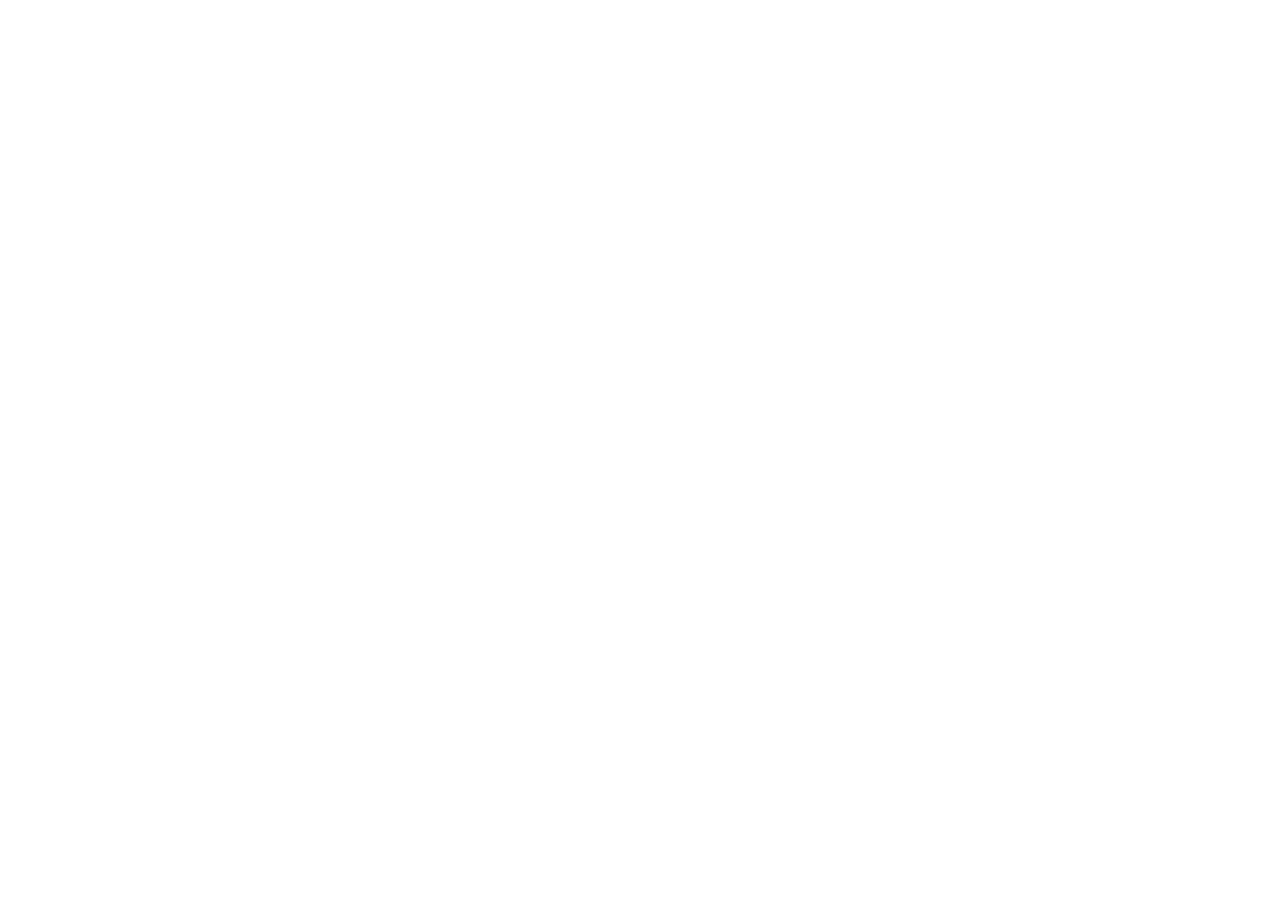
==== commit d13b7751: "Upload reskin index.html to root" ====
--- a/index.html
+++ b/index.html
@@ -1,498 +1,33 @@
-<!DOCTYPE html>
+<!doctype html>
 <html lang="ko">
-<head>
-<meta charset="UTF-8">
-<meta name="viewport" content="width=device-width, initial-scale=1.0, viewport-fit=cover">
-<title>KLoCa Lens v2</title>
-<style>
-  * { margin:0; padding:0; box-sizing:border-box; -webkit-tap-highlight-color:transparent; }
-  :root { --ink:#1e1b16; --canvas:#fdf6ec; --mint:#7debbb; --teal:#14b8a6;
-    --lemon:#fde047; --pink:#f9a8d4; --orange:#fb923c; --white:#fffdf8; }
-  body { font-family:'Pretendard',-apple-system,'Apple SD Gothic Neo',sans-serif; background:var(--canvas); color:var(--ink); display:flex; justify-content:center; min-height:100vh; }
-  .app { width:100%; max-width:430px; min-height:100vh; background:var(--white); position:relative; display:flex; flex-direction:column; box-shadow:0 0 40px rgba(30,27,22,.08); }
-  .screen { display:none; flex:1; padding-bottom:20px; }
-  .screen.on { display:block; }
-  .hd { display:flex; align-items:center; justify-content:space-between; padding:16px 18px 10px; position:sticky; top:0; background:var(--white); z-index:5; }
-  .logo { font-weight:900; font-size:18px; display:flex; align-items:center; gap:8px; }
-  .logo .av { width:30px; height:30px; border-radius:50%; background:var(--mint); border:2px solid var(--ink); display:flex; align-items:center; justify-content:center; font-size:15px; }
-  .iconbtn { width:36px; height:36px; border-radius:50%; background:var(--white); border:2px solid var(--ink); box-shadow:2px 2px 0 var(--ink); display:flex; align-items:center; justify-content:center; font-size:15px; }
-  .pill { border:2px solid var(--ink); border-radius:999px; font-weight:800; box-shadow:3px 3px 0 var(--ink); font-family:inherit; }
-  .pill:active { transform:translate(2px,2px); box-shadow:1px 1px 0 var(--ink); }
-  .card { background:var(--white); border:2px solid var(--ink); border-radius:18px; box-shadow:4px 4px 0 var(--ink); }
-  .mono { font-family:ui-monospace,SFMono-Regular,monospace; }
-  .sec-h { margin:20px 18px 10px; font-weight:900; font-size:15px; display:flex; align-items:center; gap:8px; }
-  .sec-h .tag { font-size:10px; background:var(--ink); color:#fff; border-radius:99px; padding:3px 9px; font-family:ui-monospace,monospace; }
-  .tabbar { display:flex; border-top:2px solid var(--ink); background:var(--white); position:sticky; bottom:0; z-index:5; }
-  .tabbar button { flex:1; background:none; border:0; padding:11px 0 13px; font-size:11px; font-weight:700; color:#8a8272; font-family:inherit; }
-  .tabbar button.on { color:var(--ink); }
-  .tabbar .ni { font-size:19px; display:block; margin-bottom:2px; }
-  .toast { position:fixed; left:50%; bottom:90px; transform:translateX(-50%) rotate(-1deg); background:var(--ink); color:#fff; font-weight:800; font-size:14px; padding:12px 20px; border-radius:14px; opacity:0; transition:opacity .25s; pointer-events:none; z-index:99; white-space:nowrap; }
-  .toast.show { opacity:1; }
-  /* scan */
-  .finder { margin:4px 18px 0; height:300px; border:3px solid var(--ink); border-radius:24px; background:#2b2620; position:relative; overflow:hidden; box-shadow:4px 4px 0 var(--ink); display:flex; align-items:center; justify-content:center; }
-  .finder .big-e { font-size:96px; }
-  .finder img.preview { position:absolute; inset:0; width:100%; height:100%; object-fit:cover; }
-  .corner { position:absolute; width:26px; height:26px; border:4px solid var(--mint); z-index:2; }
-  .c1{top:14px;left:14px;border-right:0;border-bottom:0;border-radius:8px 0 0 0;}
-  .c2{top:14px;right:14px;border-left:0;border-bottom:0;border-radius:0 8px 0 0;}
-  .c3{bottom:14px;left:14px;border-right:0;border-top:0;border-radius:0 0 0 8px;}
-  .c4{bottom:14px;right:14px;border-left:0;border-top:0;border-radius:0 0 8px 0;}
-  .bigcta { margin:18px 18px 0; background:var(--mint); padding:18px; font-size:19px; width:calc(100% - 36px); transform:rotate(-1deg); }
-  .bigcta small { display:block; font-size:12px; font-weight:600; margin-top:4px; }
-  .scanrow { display:flex; gap:10px; margin:12px 18px 0; }
-  .scanrow button { flex:1; padding:13px 6px; font-size:13.5px; min-width:0; }
-  .scanrow .alb { background:var(--pink); transform:rotate(-.8deg); }
-  .scanrow .bc { background:var(--lemon); transform:rotate(.8deg); }
-  .scanrow small { display:block; font-size:10.5px; font-weight:600; margin-top:3px; }
-  .hscroll { display:flex; gap:12px; padding:2px 18px 8px; overflow-x:auto; }
-  .mini { min-width:140px; padding:13px; cursor:pointer; }
-  .mini .mf { font-size:32px; } .mini .mn { font-weight:800; font-size:13.5px; margin-top:6px; }
-  .mini .mk { font-family:ui-monospace,monospace; font-size:11px; color:#5b5347; margin-top:3px; }
-  .okbadge { display:inline-block; margin-top:8px; font-size:11px; font-weight:800; background:var(--ink); color:#fff; border-radius:99px; padding:3px 10px; }
-  /* confirm */
-  .confirm-t { margin:6px 18px 0; background:var(--lemon); padding:13px; text-align:center; font-weight:900; font-size:18px; transform:rotate(-1deg); }
-  .confirm-t small { display:block; font-size:12px; font-weight:600; margin-top:4px; }
-  .recog { margin:14px 18px 0; padding:22px 16px; text-align:center; transform:rotate(.7deg); }
-  .recog .rf { font-size:70px; } .recog .rn2 { font-weight:900; font-size:24px; margin-top:8px; }
-  .recog .rm { font-size:12px; color:#6b6257; margin-top:5px; }
-  .recog img.rp { width:100%; height:150px; object-fit:cover; border:2px solid var(--ink); border-radius:12px; margin-bottom:8px; }
-  .yes { margin:16px 18px 0; background:var(--mint); padding:17px; font-size:17px; width:calc(100% - 36px); transform:rotate(-.8deg); }
-  .retake { margin:12px 18px 0; background:var(--white); padding:13px; font-size:14px; width:calc(100% - 36px); }
-  .tinput { display:flex; gap:10px; margin:6px 18px 0; position:relative; }
-  .tinput input { flex:1; border:2px solid var(--ink); border-radius:14px; padding:13px 14px; font-size:14px; font-family:inherit; box-shadow:3px 3px 0 var(--ink); outline:none; background:var(--white); min-width:0; }
-  .tinput .tgo { background:var(--pink); padding:13px 22px; font-size:14px; white-space:nowrap; }
-  .suggest { position:absolute; top:calc(100% + 6px); left:0; right:76px; background:var(--white); border:2px solid var(--ink); border-radius:14px; box-shadow:4px 4px 0 var(--ink); max-height:220px; overflow-y:auto; z-index:10; display:none; }
-  .suggest.on { display:block; }
-  .suggest div { padding:11px 14px; font-weight:700; font-size:14px; border-bottom:1px solid #eee5d5; cursor:pointer; display:flex; align-items:center; gap:10px; }
-  .suggest div:last-child { border-bottom:0; }
-  .note { margin:14px 18px 0; font-size:12px; color:#8a8272; text-align:center; }
-  /* result */
-  .verdict { margin:6px 18px 0; padding:12px; text-align:center; font-weight:900; font-size:16px; transform:rotate(1.1deg); }
-  .v-ok { background:var(--mint); } .v-mid { background:var(--lemon); } .v-warn { background:var(--orange); }
-  .hero { margin:14px 18px 0; background:var(--lemon); padding:20px 16px; text-align:center; transform:rotate(-.8deg); }
-  .hero .hk { font-size:12px; font-weight:800; letter-spacing:1px; }
-  .hero .hv { font-family:ui-monospace,monospace; font-size:60px; font-weight:700; letter-spacing:-3px; margin:2px 0; }
-  .hero .hv small { font-size:20px; letter-spacing:0; }
-  .hero .hd2 { font-size:12px; color:#5b5347; font-weight:600; }
-  .food { margin:14px 18px 0; padding:14px 16px; display:flex; align-items:center; gap:13px; }
-  .food .fi { font-size:40px; } .food .fn { font-weight:900; font-size:16px; }
-  .food .fm { font-family:ui-monospace,monospace; font-size:11px; color:#6b6257; margin-top:3px; }
-  .nuts { display:grid; grid-template-columns:1fr 1fr; gap:11px; margin:14px 18px 0; }
-  .nut { padding:12px 13px; }
-  .nut .nk { font-size:11px; font-weight:700; color:#5b5347; }
-  .nut .nv { font-family:ui-monospace,monospace; font-size:22px; font-weight:700; margin-top:2px; }
-  .nut .nv small { font-size:12px; }
-  .formula { margin:14px 18px 0; padding:11px 14px; background:var(--ink); color:#fff; border-radius:14px; font-family:ui-monospace,monospace; font-size:12px; text-align:center; }
-  .formula b { color:var(--mint); }
-  .rowbtns { display:flex; gap:11px; margin:16px 18px 0; }
-  .rowbtns button { flex:1; padding:14px; font-size:14.5px; }
-  .rowbtns .b1 { background:var(--white); }
-  .rowbtns .b2 { background:var(--teal); color:#fff; }
-  .golink { margin:12px 18px 0; background:var(--pink); padding:15px; font-size:15px; width:calc(100% - 36px); transform:rotate(-.7deg); }
-  /* history */
-  .week { margin:6px 18px 0; background:var(--teal); color:#fff; padding:16px; transform:rotate(.8deg); }
-  .week .wk { font-size:11.5px; font-weight:800; letter-spacing:1px; opacity:.9; }
-  .week .wv { font-family:ui-monospace,monospace; font-size:40px; font-weight:700; letter-spacing:-2px; margin:2px 0; }
-  .week .wv small { font-size:15px; } .week .wd { font-size:12px; font-weight:600; opacity:.9; }
-  .hlist { margin:4px 18px 0; display:flex; flex-direction:column; gap:11px; }
-  .hitem { padding:12px 14px; display:flex; align-items:center; gap:12px; cursor:pointer; }
-  .hitem .hf { font-size:30px; } .hitem .hn { font-weight:800; font-size:14px; }
-  .hitem .hm { font-family:ui-monospace,monospace; font-size:10.5px; color:#6b6257; margin-top:2px; }
-  .hitem .hs { margin-left:auto; text-align:right; }
-  .hitem .hs .n { font-family:ui-monospace,monospace; font-size:20px; font-weight:700; }
-  .badge { display:inline-block; font-size:10px; font-weight:800; border:2px solid var(--ink); border-radius:99px; padding:2px 9px; margin-top:4px; }
-  .b-ok { background:var(--mint); } .b-mid { background:var(--lemon); } .b-warn { background:var(--orange); }
-  .empty { text-align:center; color:#8a8272; font-size:13px; margin:30px 0; }
-  /* pairings */
-  .pair-t { margin:6px 18px 0; background:var(--pink); padding:13px 16px; text-align:center; font-weight:900; font-size:15.5px; transform:rotate(-1deg); }
-  .pair-t small { display:block; font-size:11.5px; font-weight:600; margin-top:4px; }
-  .pairs { display:flex; flex-direction:column; gap:11px; margin:12px 18px 0; }
-  .pair { padding:13px 14px; display:flex; align-items:center; gap:12px; cursor:pointer; }
-  .pair .pf { font-size:34px; } .pair .pn { font-weight:900; font-size:14.5px; }
-  .pair .pw { font-size:11.5px; color:#5b5347; font-weight:600; margin-top:3px; }
-  .pair .pk { margin-left:auto; font-family:ui-monospace,monospace; font-size:10.5px; background:var(--ink); color:#fff; border-radius:99px; padding:4px 10px; white-space:nowrap; }
-  .recipe { margin:11px 18px 0; padding:14px; cursor:pointer; }
-  .recipe .rn { font-weight:900; font-size:14.5px; }
-  .recipe .rm { font-family:ui-monospace,monospace; font-size:11px; color:#3f3a32; margin-top:5px; }
-  .recipe .ri { font-size:12px; font-weight:600; margin-top:7px; color:#3f3a32; }
-  .go { margin:14px 18px 0; background:var(--orange); padding:16px; font-size:15.5px; width:calc(100% - 36px); transform:rotate(-1deg); }
-  .glist { margin:10px 18px 0; padding:12px 14px; font-size:13px; font-weight:600; }
-  .glist div { padding:5px 0; border-bottom:1px dashed #e5dcc8; display:flex; justify-content:space-between; }
-  .glist div:last-child { border:0; }
-  .hidden { display:none !important; }
-</style>
-</head>
-<body>
-<div class="app">
-
-  <!-- 1 SCAN -->
-  <section id="s-scan" class="screen on">
-    <div class="hd"><div class="logo"><span class="av">🥑</span>KLoCa Lens</div><div class="iconbtn">⚙</div></div>
-    <div class="finder" id="finderBox">
-      <span class="corner c1"></span><span class="corner c2"></span><span class="corner c3"></span><span class="corner c4"></span>
-      <span class="big-e">🥑</span>
-    </div>
-    <button class="pill bigcta" id="btnPhoto">📷 사진 찍기<small>장보다가 궁금하면 바로 찍으세요</small></button>
-    <div class="scanrow">
-      <button class="pill alb" id="btnAlbum">🖼️ 앨범에서<small>찍어둔 사진 올리기</small></button>
-      <button class="pill bc" id="btnBarcode">📊 바코드 스캔<small>가공식품은 바코드</small></button>
-    </div>
-    <input type="file" id="fileInput" accept="image/*" class="hidden">
-    <div class="card" style="margin:14px 18px 0;background:var(--ink);color:#fff;padding:11px;text-align:center;font-weight:900;font-size:13px;transform:rotate(-.8deg);letter-spacing:.5px;">KETO / LOCARB <span style="color:var(--lemon)">FOR THE WIN!</span></div>
-    <div class="sec-h">최근 스캔 <span class="tag" id="recentTag">0</span></div>
-    <div class="hscroll" id="recentRow"></div>
-  </section>
-
-  <!-- 2 CONFIRM -->
-  <section id="s-confirm" class="screen">
-    <div class="hd"><div class="logo"><span class="av">🥑</span>KLoCa Lens</div><div class="iconbtn" data-go="s-scan">✕</div></div>
-    <div class="card confirm-t">이게 맞나요?<small>인식된 재료가 맞는지 확인해주세요</small></div>
-    <div class="card recog" id="recogCard">
-      <div class="rf" id="recogEmoji">🥑</div>
-      <div class="rn2" id="recogName">아보카도</div>
-      <div class="rm mono" id="recogSrc">직접 선택</div>
-    </div>
-    <button class="pill yes" id="btnYes">맞아요 →</button>
-    <button class="pill retake" data-go="s-scan">📷 다시 찍기</button>
-    <div class="sec-h">아니면 직접 입력</div>
-    <div class="tinput">
-      <input id="nameInput" placeholder="예: 방울토마토 1팩" autocomplete="off">
-      <button class="pill tgo" id="btnTyped">입력</button>
-      <div class="suggest" id="suggest"></div>
-    </div>
-    <div class="note">사진 자동 인식은 준비 중 — 지금은 직접 입력해줘</div>
-  </section>
-
-  <!-- 3 RESULT -->
-  <section id="s-result" class="screen">
-    <div class="hd"><div class="logo"><span class="av">🥑</span>KLoCa Lens</div><div class="iconbtn" data-go="s-scan">✕</div></div>
-    <div class="card verdict" id="verdictBox">✅ KETO OK</div>
-    <div class="card hero">
-      <div class="hk">순탄수화물 (NET CARBS)</div>
-      <div class="hv"><span id="heroNc">2</span><small>g</small></div>
-      <div class="hd2" id="heroSub">100g 기준</div>
-    </div>
-    <div class="card food">
-      <div class="fi" id="foodEmoji">🥑</div>
-      <div><div class="fn" id="foodName">아보카도</div><div class="fm mono" id="foodMeta"></div></div>
-    </div>
-    <div class="nuts" id="nutGrid"></div>
-    <div class="formula" id="formulaBar"></div>
-    <div class="rowbtns">
-      <button class="pill b1" data-go="s-scan">다시</button>
-      <button class="pill b2" id="btnSave">기록 저장</button>
-    </div>
-    <button class="pill golink" id="btnPair">🤝 찰떡 조합 보기 →</button>
-  </section>
-
-  <!-- 4 HISTORY -->
-  <section id="s-history" class="screen">
-    <div class="hd"><div class="logo"><span class="av">🥑</span>KLoCa Lens</div><div class="iconbtn">⚙</div></div>
-    <div class="card week">
-      <div class="wk">이번 주 평균 순탄수화물</div>
-      <div class="wv"><span id="weekAvg">–</span><small>g /회</small></div>
-      <div class="wd" id="weekSub">스캔 기록이 없어요</div>
-    </div>
-    <div class="sec-h">스캔 기록 <span class="tag" id="histTag">0</span></div>
-    <div class="hlist" id="histList"></div>
-    <div class="sec-h">🛒 조합 장바구니 <span class="tag" id="cartTag">0</span></div>
-    <div class="card glist" id="cartList"><div class="empty" style="margin:6px 0">비어 있어요</div></div>
-  </section>
-
-  <!-- 5 PAIRINGS -->
-  <section id="s-pair" class="screen">
-    <div class="hd"><div class="logo"><span class="av">🥑</span>KLoCa Lens</div><div class="iconbtn" data-go="s-result">✕</div></div>
-    <div class="card pair-t" id="pairTitle">🥑 아보카도와 찰떡궁합<small>함께 먹으면 영양이 보충돼요</small></div>
-    <div class="pairs" id="pairList"></div>
-    <div class="sec-h">이 재료들로 만드는 레시피 <span class="tag" id="recipeTag">0</span></div>
-    <div id="recipeList"></div>
-    <button class="pill go" id="btnCart">🛒 조합 장바구니에 담기</button>
-  </section>
-
-  <nav class="tabbar">
-    <button data-go="s-scan" class="on"><span class="ni">◧</span>홈</button>
-    <button data-go="s-scan"><span class="ni">◎</span>스캔</button>
-    <button data-go="s-history"><span class="ni">▤</span>기록</button>
-    <button><span class="ni">⚙</span>설정</button>
-  </nav>
-</div>
-<div class="toast" id="toast"></div>
-<script>
-"use strict";
-/* ============ FOOD DB (per 100g, local / offline) ============
-   n:이름 e:이모지 k:kcal c:탄수화물 df:식이섬유 ft:지방 p:단백질 s:1회분량 tags */
-const FOODS = [
-{id:'avo',n:'아보카도',e:'🥑',k:160,c:9,df:7,ft:15,p:2,s:'1개(100g)',tags:['fat','fiber']},
-{id:'chicken',n:'닭가슴살',e:'🍗',k:110,c:0,df:0,ft:1,p:23,s:'100g',tags:['protein']},
-{id:'salmon',n:'연어',e:'🍣',k:208,c:0,df:0,ft:13,p:20,s:'100g',tags:['protein','omega3']},
-{id:'tuna',n:'참치회',e:'🐟',k:132,c:0,df:0,ft:1,p:28,s:'100g',tags:['protein']},
-{id:'egg',n:'달걀',e:'🥚',k:155,c:1.1,df:0,ft:11,p:13,s:'1개(50g)',tags:['protein']},
-{id:'beef',n:'소고기 등심',e:'🥩',k:250,c:0,df:0,ft:15,p:26,s:'100g',tags:['protein']},
-{id:'pork',n:'돼지 삼겹살',e:'🥓',k:518,c:0,df:0,ft:53,p:9,s:'100g',tags:['protein','fat']},
-{id:'bacon',n:'베이컨',e:'🥓',k:541,c:1.4,df:0,ft:42,p:37,s:'100g',tags:['protein','fat']},
-{id:'chickenleg',n:'닭다리살',e:'🍗',k:177,c:0,df:0,ft:8,p:20,s:'100g',tags:['protein']},
-{id:'duck',n:'오리고기',e:'🦆',k:337,c:0,df:0,ft:28,p:19,s:'100g',tags:['protein','fat']},
-{id:'tofu',n:'두부',e:'🍢',k:76,c:1.9,df:0.3,ft:4.8,p:8,s:'100g',tags:['protein']},
-{id:'greek',n:'그릭요거트',e:'🍦',k:97,c:3.6,df:0,ft:5,p:9,s:'100g',tags:['protein']},
-{id:'broc',n:'브로콜리',e:'🥦',k:34,c:6.6,df:2.6,ft:0.4,p:2.8,s:'100g',tags:['fiber']},
-{id:'spinach',n:'시금치',e:'🥬',k:23,c:3.6,df:2.2,ft:0.4,p:2.9,s:'100g',tags:['fiber']},
-{id:'lettuce',n:'양상추',e:'🥬',k:15,c:2.9,df:1.3,ft:0.2,p:1.4,s:'100g',tags:['fiber']},
-{id:'cucumber',n:'오이',e:'🥒',k:15,c:3.6,df:0.5,ft:0.1,p:0.7,s:'100g',tags:['fiber']},
-{id:'tomato',n:'토마토',e:'🍅',k:18,c:3.9,df:1.2,ft:0.2,p:0.9,s:'100g',tags:['fiber']},
-{id:'mush1',n:'양송이버섯',e:'🍄',k:22,c:3.3,df:1,ft:0.3,p:3.1,s:'100g',tags:['fiber','protein']},
-{id:'mush2',n:'새송이버섯',e:'🍄',k:35,c:6,df:2.5,ft:0.5,p:2.5,s:'100g',tags:['fiber']},
-{id:'paprika',n:'파프리카',e:'🫑',k:31,c:6,df:2.1,ft:0.3,p:1,s:'100g',tags:['fiber']},
-{id:'zucchini',n:'애호박',e:'🥒',k:17,c:3.1,df:1,ft:0.3,p:1.2,s:'100g',tags:['fiber']},
-{id:'eggplant',n:'가지',e:'🍆',k:25,c:5.9,df:3,ft:0.2,p:1,s:'100g',tags:['fiber']},
-{id:'cabbage',n:'양배추',e:'🥬',k:25,c:5.8,df:2.5,ft:0.1,p:1.3,s:'100g',tags:['fiber']},
-{id:'cauli',n:'콜리플라워',e:'🥦',k:25,c:5,df:2,ft:0.3,p:1.9,s:'100g',tags:['fiber']},
-{id:'aspara',n:'아스파라거스',e:'🌱',k:20,c:3.9,df:2.1,ft:0.1,p:2.2,s:'100g',tags:['fiber']},
-{id:'celery',n:'샐러리',e:'🥬',k:16,c:3,df:1.6,ft:0.2,p:0.7,s:'100g',tags:['fiber']},
-{id:'radish',n:'무',e:'🥗',k:18,c:4,df:1.6,ft:0.1,p:0.6,s:'100g',tags:['fiber']},
-{id:'napa',n:'배추',e:'🥬',k:13,c:2.4,df:1.2,ft:0.1,p:1.5,s:'100g',tags:['fiber']},
-{id:'perilla',n:'깻잎',e:'🌿',k:27,c:4.4,df:3.4,ft:0.6,p:3.7,s:'100g',tags:['fiber']},
-{id:'straw',n:'딸기',e:'🍓',k:32,c:7.7,df:2,ft:0.3,p:0.7,s:'100g',tags:['fiber']},
-{id:'blueb',n:'블루베리',e:'🫐',k:57,c:14.5,df:2.4,ft:0.3,p:0.7,s:'100g',tags:[]},
-{id:'rasp',n:'라즈베리',e:'🍇',k:52,c:11.9,df:6.5,ft:0.7,p:1.2,s:'100g',tags:['fiber']},
-{id:'oliveoil',n:'올리브오일',e:'🫒',k:884,c:0,df:0,ft:100,p:0,s:'1큰술(15ml)',tags:['fat']},
-{id:'butter',n:'버터',e:'🧈',k:717,c:0.1,df:0,ft:81,p:0.9,s:'10g',tags:['fat']},
-{id:'almond',n:'아몬드',e:'🌰',k:579,c:21.6,df:12.5,ft:49.9,p:21.2,s:'30g',tags:['fat','protein','fiber']},
-{id:'walnut',n:'호두',e:'🌰',k:654,c:13.7,df:6.7,ft:65.2,p:15.2,s:'30g',tags:['fat','omega3']},
-{id:'peanut',n:'땅콩',e:'🥜',k:567,c:16.1,df:8.5,ft:49.2,p:25.8,s:'30g',tags:['fat','protein']},
-{id:'macadamia',n:'마카다미아',e:'🌰',k:718,c:13.8,df:8.6,ft:75.8,p:7.9,s:'30g',tags:['fat']},
-{id:'chia',n:'치아시드',e:'🌱',k:486,c:42.1,df:34.4,ft:30.7,p:16.5,s:'15g',tags:['fiber','fat','protein']},
-{id:'cocoiloil',n:'코코넛오일',e:'🥥',k:862,c:0,df:0,ft:100,p:0,s:'1큰술(15ml)',tags:['fat']},
-{id:'perillaoil',n:'들기름',e:'🌿',k:884,c:0,df:0,ft:100,p:0,s:'1큰술(15ml)',tags:['fat','omega3']},
-{id:'rice',n:'흰쌀밥',e:'🍚',k:130,c:28,df:0.4,ft:0.3,p:2.7,s:'1공기(200g)',tags:[]},
-{id:'bread',n:'식빵',e:'🍞',k:265,c:49,df:2.7,ft:4.2,p:9,s:'1장(40g)',tags:[]},
-{id:'ramen',n:'라면',e:'🍜',k:446,c:64,df:3,ft:18,p:10,s:'1봉(120g)',tags:[]},
-{id:'banana',n:'바나나',e:'🍌',k:89,c:22.8,df:2.6,ft:0.3,p:1.1,s:'1개(100g)',tags:[]},
-{id:'apple',n:'사과',e:'🍎',k:52,c:13.8,df:2.4,ft:0.2,p:0.3,s:'1개(200g)',tags:[]},
-{id:'sweetpot',n:'고구마',e:'🍠',k:86,c:20.1,df:3,ft:0.1,p:1.6,s:'1개(150g)',tags:['fiber']},
-{id:'potato',n:'감자',e:'🥔',k:77,c:17.5,df:2.2,ft:0.1,p:2,s:'1개(150g)',tags:[]},
-{id:'tteok',n:'떡',e:'🍡',k:230,c:52,df:1,ft:0.5,p:4,s:'100g',tags:[]},
-{id:'noodle',n:'국수',e:'🍜',k:350,c:72,df:3,ft:1.5,p:12,s:'100g(건면)',tags:[]},
-{id:'cheddar',n:'체다치즈',e:'🧀',k:402,c:3.4,df:0,ft:33,p:25,s:'30g',tags:['protein','fat']},
-{id:'mozza',n:'모짜렐라',e:'🧀',k:280,c:3.1,df:0,ft:17,p:28,s:'30g',tags:['protein','fat']},
-{id:'cream',n:'생크림',e:'🥛',k:340,c:2.8,df:0,ft:36,p:2.9,s:'30ml',tags:['fat']},
-{id:'milk',n:'우유',e:'🥛',k:60,c:4.5,df:0,ft:3.2,p:3.2,s:'200ml',tags:[]},
-{id:'soymilk',n:'두유',e:'🥛',k:54,c:5,df:1,ft:2.5,p:3.5,s:'200ml',tags:['protein']},
-{id:'kimchi',n:'배추김치',e:'🥬',k:20,c:3.5,df:2,ft:0.3,p:1.5,s:'50g',tags:['fiber']},
-{id:'doenjang',n:'된장',e:'🍲',k:200,c:12,df:6,ft:6,p:12,s:'20g',tags:['protein','fiber']},
-{id:'ganjang',n:'간장',e:'🧂',k:60,c:5,df:1,ft:0.1,p:8,s:'10ml',tags:[]},
-{id:'gochujang',n:'고추장',e:'🌶️',k:230,c:48,df:4,ft:2,p:5,s:'20g',tags:[]},
-{id:'mayo',n:'마요네즈',e:'🥚',k:680,c:0.6,df:0,ft:75,p:1,s:'15g',tags:['fat']},
-{id:'pbutter',n:'땅콩버터',e:'🥜',k:588,c:20,df:6,ft:50,p:25,s:'20g(무가당)',tags:['fat','protein']},
-{id:'darkchoc',n:'다크초콜릿 85%',e:'🍫',k:600,c:22,df:11,ft:43,p:8,s:'20g',tags:['fat','fiber']},
-{id:'saury',n:'꽁치',e:'🐟',k:210,c:0,df:0,ft:13,p:20,s:'100g',tags:['protein','omega3']},
-{id:'mackerel',n:'고등어',e:'🐟',k:190,c:0,df:0,ft:12,p:19,s:'100g',tags:['protein','omega3']},
-{id:'shrimp',n:'새우',e:'🦐',k:99,c:0.2,df:0,ft:0.3,p:24,s:'100g',tags:['protein']},
-{id:'squid',n:'오징어',e:'🦑',k:92,c:3.1,df:0,ft:1.4,p:15.6,s:'100g',tags:['protein']},
-];
-const byId = id => FOODS.find(f=>f.id===id);
-const nc = f => Math.round((f.c - f.df)*10)/10; // 순탄수화물
-function verdict(ncv){ if(ncv<=5) return {t:'✅ KETO OK — 안심하고 담으세요',c:'v-ok',b:'b-ok',s:'KETO OK'}; if(ncv<=10) return {t:'😐 보통 — 양을 조절하세요',c:'v-mid',b:'b-mid',s:'보통'}; return {t:'⚠️ 주의 — 순탄수가 높아요',c:'v-warn',b:'b-warn',s:'주의'}; }
-
-/* ============ RECIPES (local / premade) ============ */
-const RECIPES = [
-{id:'r1',n:'아보카도 연어 샐러드',e:'🥗',f:[['avo',50],['salmon',100],['oliveoil',10]],t:'10분',d:'아보카도 1/2 + 연어 100g + 올리브오일·레몬즙'},
-{id:'r2',n:'아보카도 에그 보트',e:'🍳',f:[['avo',70],['egg',50]],t:'15분',d:'아보카도 반쪽에 달걀을 깨 넣고 오븐에'},
-{id:'r3',n:'연어 스테이크',e:'🍣',f:[['salmon',150],['butter',10],['aspara',80]],t:'20분',d:'연어 150g + 아스파라거스 + 버터'},
-{id:'r4',n:'닭가슴살 샐러드',e:'🥗',f:[['chicken',120],['lettuce',60],['tomato',50],['oliveoil',10]],t:'15분',d:'닭가슴살 120g + 양상추·토마토 + 올리브오일'},
-{id:'r5',n:'삼겹살 상추쌈',e:'🥬',f:[['pork',150],['lettuce',40],['perilla',10],['kimchi',30]],t:'25분',d:'삼겹살 150g + 상추·깻잎·김치'},
-{id:'r6',n:'버섯 버터구이',e:'🍄',f:[['mush1',120],['butter',10]],t:'10분',d:'양송이 120g + 버터 한 조각'},
-{id:'r7',n:'두부 스테이크',e:'🍢',f:[['tofu',200],['mush1',60]],t:'15분',d:'두부 한 모 + 양송이 + 간장 살짝'},
-{id:'r8',n:'새우 아보카도 샐러드',e:'🥗',f:[['shrimp',100],['avo',50]],t:'12분',d:'새우 100g + 아보카도 1/2'},
-{id:'r9',n:'김치 계란말이',e:'🍳',f:[['egg',100],['kimchi',30]],t:'10분',d:'달걀 2개 + 김치 30g 다져서'},
-{id:'r10',n:'고등어 구이',e:'🐟',f:[['mackerel',150],['radish',60]],t:'20분',d:'고등어 한 마리 + 무즙'},
-{id:'r11',n:'치즈 오믈렛',e:'🧀',f:[['egg',100],['cheddar',20],['butter',5]],t:'10분',d:'달걀 2개 + 체다치즈 + 버터'},
-{id:'r12',n:'아몬드 요거트 볼',e:'🍦',f:[['greek',150],['almond',15],['blueb',30]],t:'5분',d:'그릭요거트 + 아몬드 + 블루베리'},
-];
-function recipeStats(r){ let k=0,c=0,df=0; r.f.forEach(([id,g])=>{ const f=byId(id); if(!f) return; k+=f.k*g/100; c+=f.c*g/100; df+=f.df*g/100; }); return {k:Math.round(k), nc:Math.round((c-df)*10)/10}; }
-const recipesFor = fid => RECIPES.filter(r=>r.f.some(([id])=>id===fid));
-
-/* ============ PAIRING ENGINE (rule-based, local) ============
-   영양 빈틈(단백질/지방/식이섬유)을 계산 → DB에서 보충 식품을 고름.
-   LLM 없이 "스마트한" 제안을 만드는 프리메이드 로직. */
-const GAP_LABEL = {protein:'단백질', fat:'지방', fiber:'식이섬유'};
-const gaps = f => { const g=[]; if(f.p<8) g.push('protein'); if(f.ft<10) g.push('fat'); if(f.df<2) g.push('fiber'); return g; };
-function pairings(f){
-  const gs = gaps(f);
-  if(!gs.length) return [];
-  const cands = FOODS.filter(x=>x.id!==f.id && nc(x)<=6 && gs.some(g=>x.tags.includes(g)));
-  cands.sort((a,b)=>{
-    const sa=gs.filter(g=>a.tags.includes(g)).length, sb=gs.filter(g=>b.tags.includes(g)).length;
-    return (sb-sa) || (nc(a)-nc(b));
-  });
-  return cands.slice(0,3).map(x=>{
-    const g = gs.find(g=>x.tags.includes(g));
-    let why = `${f.n}에 부족한 ${GAP_LABEL[g]} 보충`;
-    if(x.tags.includes('omega3')) why += ' · 오메가3 시너지';
-    const bonus = g==='protein' ? `단백질 +${Math.round(x.p)}g` : g==='fat' ? `지방 +${Math.round(x.ft)}g` : `식이섬유 +${Math.round(x.df)}g`;
-    return {food:x, why, bonus};
-  });
-}
-
-/* ============ ONLINE/AI HOOK (only when truly needed) ============
-   사진 자동 인식·미등록 바코드 조회만 여기서 온라인 호출.
-   지금은 스텁 — 키·엔드포인트 연결 전까지 로컬 경로로 동작. */
-async function recognizePhotoOnline(dataUrl){
-  // TODO: Claude vision API 연결 시점에 구현
-  return null;
-}
-const BARCODES = {}; // 바코드→foodId 매핑 (확보되는 대로 추가)
-
-/* ============ APP STATE ============ */
-let current = null, pendingPhoto = null;
-const $ = id => document.getElementById(id);
-const store = {
-  get:(k,d)=>{ try{ const v=localStorage.getItem(k); return v?JSON.parse(v):d; }catch(e){ return d; } },
-  set:(k,v)=>{ try{ localStorage.setItem(k,JSON.stringify(v)); }catch(e){} }
-};
-function go(id){
-  document.querySelectorAll('.screen').forEach(s=>s.classList.remove('on'));
-  $(id).classList.add('on');
-  document.querySelectorAll('.tabbar button').forEach(b=>b.classList.toggle('on', b.dataset.go===id));
-  window.scrollTo(0,0);
-}
-document.addEventListener('click', e=>{ const t=e.target.closest('[data-go]'); if(t) go(t.dataset.go); });
-let toastT;
-function toast(m){ const el=$('toast'); el.textContent=m; el.classList.add('show'); clearTimeout(toastT); toastT=setTimeout(()=>el.classList.remove('show'),1800); }
-const fmtT = t => { const d=new Date(t); return `${d.getMonth()+1}-${d.getDate()} ${String(d.getHours()).padStart(2,'0')}:${String(d.getMinutes()).padStart(2,'0')}`; };
-
-/* ---- confirm ---- */
-function selectFood(id, src){
-  current = byId(id); if(!current) return;
-  $('recogEmoji').textContent = current.e;
-  $('recogName').textContent = current.n;
-  $('recogSrc').textContent = src;
-  const old = document.querySelector('#recogCard .rp'); if(old) old.remove();
-  if(pendingPhoto){ const img=document.createElement('img'); img.className='rp'; img.src=pendingPhoto; $('recogCard').prepend(img); }
-  go('s-confirm');
-}
-const nameInput=$('nameInput'), suggest=$('suggest');
-nameInput.addEventListener('input', ()=>{
-  const q=nameInput.value.trim();
-  if(q.length<1){ suggest.classList.remove('on'); return; }
-  const ms=FOODS.filter(f=>f.n.includes(q)).slice(0,6);
-  suggest.innerHTML = ms.length ? ms.map(f=>`<div data-id="${f.id}">${f.e} ${f.n} <span class="mono" style="color:#8a8272;font-size:11px">순탄수 ${nc(f)}g</span></div>`).join('') : '<div>결과 없음 — 그래도 입력 버튼을 눌러봐</div>';
-  suggest.classList.add('on');
-});
-suggest.addEventListener('click', e=>{
-  const d=e.target.closest('div[data-id]'); if(!d) return;
-  selectFood(d.dataset.id,'직접 입력'); suggest.classList.remove('on'); nameInput.value='';
-});
-$('btnTyped').addEventListener('click', ()=>{
-  const q=nameInput.value.trim(); if(!q) return;
-  const f=FOODS.find(f=>f.n===q)||FOODS.filter(f=>f.n.includes(q))[0];
-  if(f){ selectFood(f.id,'직접 입력'); } else { toast('DB에 없어요. 가장 비슷한 걸 골라줘'); }
-  suggest.classList.remove('on'); nameInput.value='';
-});
-$('btnYes').addEventListener('click', ()=>{ if(current){ renderResult(current); go('s-result'); } });
-
-/* ---- photo / album / barcode ---- */
-$('fileInput').addEventListener('change', e=>{
-  const file=e.target.files[0]; if(!file) return;
-  const rd=new FileReader();
-  rd.onload=()=>{ pendingPhoto=rd.result;
-    $('recogEmoji').textContent='📷'; $('recogName').textContent='사진을 올렸어요';
-    $('recogSrc').textContent='아래에서 직접 입력해주세요';
-    const old=document.querySelector('#recogCard .rp'); if(old) old.remove();
-    const img=document.createElement('img'); img.className='rp'; img.src=pendingPhoto; $('recogCard').prepend(img);
-    go('s-confirm'); setTimeout(()=>nameInput.focus(),300);
-  };
-  rd.readAsDataURL(file); e.target.value='';
-});
-$('btnPhoto').addEventListener('click', ()=>$('fileInput').click());
-$('btnAlbum').addEventListener('click', ()=>$('fileInput').click());
-$('btnBarcode').addEventListener('click', ()=>{
-  const code=prompt('바코드 번호를 입력하세요');
-  if(!code) return;
-  const id=BARCODES[code.trim()];
-  if(id){ selectFood(id,'바코드 인식'); }
-  else { toast('등록되지 않은 바코드예요'); pendingPhoto=null; go('s-confirm'); setTimeout(()=>nameInput.focus(),300); }
-});
-
-/* ---- result ---- */
-function renderResult(f){
-  const v=verdict(nc(f));
-  const vb=$('verdictBox'); vb.className='card verdict '+v.c; vb.textContent=v.t;
-  $('heroNc').textContent=nc(f);
-  $('heroSub').textContent=f.s+' 기준 · 로컬 DB';
-  $('foodEmoji').textContent=f.e; $('foodName').textContent=f.n;
-  $('foodMeta').textContent=fmtT(Date.now())+' · 로컬 DB';
-  const tiles=[['칼로리',f.k,'kcal'],['탄수화물',f.c,'g'],['식이섬유',f.df,'g'],['지방',f.ft,'g'],['단백질',f.p,'g'],['순탄수화물',nc(f),'g']];
-  const bgs=['var(--pink)','var(--white)','var(--orange)','var(--white)','var(--mint)','var(--lemon)'];
-  $('nutGrid').innerHTML=tiles.map((t,i)=>`<div class="card nut" style="background:${bgs[i]};transform:rotate(${i%2?1:-1}deg)"><div class="nk">${t[0]}</div><div class="nv">${t[1]}<small>${t[2]}</small></div></div>`).join('');
-  $('formulaBar').innerHTML=`순탄수화물 = 탄수화물 <b>${f.c}g</b> − 식이섬유 <b>${f.df}g</b>`;
-}
-$('btnSave').addEventListener('click', ()=>{
-  if(!current) return;
-  const h=store.get('lens_hist_v2',[]); h.push({id:current.id,t:Date.now()}); store.set('lens_hist_v2',h);
-  renderHistory(); toast('기록에 저장했어요'); pendingPhoto=null;
-});
-$('btnPair').addEventListener('click', ()=>{ if(current){ renderPairings(current); go('s-pair'); } });
-
-/* ---- pairings ---- */
-function renderPairings(f){
-  $('pairTitle').innerHTML=`${f.e} ${f.n}와 찰떡궁합<small>함께 먹으면 영양이 보충돼요</small>`;
-  const ps=pairings(f);
-  $('pairList').innerHTML = ps.length ? ps.map((p,i)=>`
-    <div class="card pair" data-id="${p.food.id}" style="transform:rotate(${i%2?0.8:-0.8}deg);background:${i%2?'var(--lemon)':'var(--white)'}">
-      <div class="pf">${p.food.e}</div>
-      <div><div class="pn">${p.food.n}</div><div class="pw">${p.why}</div></div>
-      <div class="pk">${p.bonus}</div>
-    </div>`).join('') : '<div class="empty">이 식품은 영양이 꽉 찼어요. 단독으로 충분해요 💪</div>';
-  const rs=recipesFor(f.id);
-  $('recipeTag').textContent=rs.length;
-  $('recipeList').innerHTML=rs.map((r,i)=>{ const st=recipeStats(r); return `
-    <div class="card recipe" style="transform:rotate(${i%2?0.7:-0.7}deg);background:${i%2?'var(--white)':'var(--mint)'}">
-      <div class="rn">${r.e} ${r.n}</div>
-      <div class="rm">${r.t} · 순탄수 ${st.nc}g · ${st.k}kcal</div>
-      <div class="ri">${r.d}</div>
-    </div>`; }).join('');
-}
-$('pairList').addEventListener('click', e=>{
-  const d=e.target.closest('.pair[data-id]'); if(d) selectFood(d.dataset.id,'조합에서 선택');
-});
-$('btnCart').addEventListener('click', ()=>{
-  if(!current) return;
-  const cart=store.get('lens_cart_v2',[]);
-  pairings(current).forEach(p=>{ if(!cart.includes(p.food.id)) cart.push(p.food.id); });
-  store.set('lens_cart_v2',cart); renderHistory(); toast('장바구니에 담았어요 🛒');
-});
-
-/* ---- history ---- */
-function renderHistory(){
-  const h=store.get('lens_hist_v2',[]);
-  const week=h.filter(x=>Date.now()-x.t<7*864e5);
-  $('weekAvg').textContent = week.length ? (week.reduce((s,x)=>s+nc(byId(x.id)),0)/week.length).toFixed(1) : '–';
-  $('weekSub').textContent = week.length ? `총 ${week.length}회 스캔 · 키토 유지 중 🥑` : '스캔 기록이 없어요';
-  $('histTag').textContent=h.length;
-  $('histList').innerHTML = h.length ? [...h].reverse().map(x=>{ const f=byId(x.id); const v=verdict(nc(f)); return `
-    <div class="card hitem" data-id="${f.id}">
-      <div class="hf">${f.e}</div>
-      <div><div class="hn">${f.n}</div><div class="hm">${fmtT(x.t)}</div></div>
-      <div class="hs"><div class="n">${nc(f)}g</div><span class="badge ${v.b}">${v.s}</span></div>
-    </div>`; }).join('') : '<div class="empty">아직 기록이 없어요. 스캔해보세요 📷</div>';
-  const cart=store.get('lens_cart_v2',[]);
-  $('cartTag').textContent=cart.length;
-  $('cartList').innerHTML = cart.length ? cart.map(id=>{ const f=byId(id); return `<div><span>${f.e} ${f.n}</span><span class="mono">${nc(f)}g</span></div>`; }).join('') : '<div class="empty" style="margin:6px 0">비어 있어요</div>';
-  const recent=[...h].reverse().slice(0,4);
-  $('recentTag').textContent=h.length;
-  $('recentRow').innerHTML = recent.length ? recent.map(x=>{ const f=byId(x.id); const v=verdict(nc(f)); return `
-    <div class="card mini" data-id="${f.id}" style="background:${v.c==='v-ok'?'var(--lemon)':'var(--white)'};transform:rotate(-1.5deg)">
-      <div class="mf">${f.e}</div><div class="mn">${f.n}</div><div class="mk">순탄수 ${nc(f)}g</div><span class="okbadge">${v.s}</span>
-    </div>`; }).join('') : '<div class="empty">스캔하면 여기 표시돼요</div>';
-}
-document.addEventListener('click', e=>{
-  const d=e.target.closest('.hitem[data-id],.mini[data-id]');
-  if(d){ current=byId(d.dataset.id); renderResult(current); go('s-result'); }
-});
-
-/* ---- init ---- */
-renderHistory();
-
-</script>
-</body>
+  <head>
+    <meta charset="UTF-8" />
+    <meta name="viewport" content="width=device-width, initial-scale=1.0, viewport-fit=cover" />
+    <meta name="theme-color" content="#edf0f0" />
+    <title>KLoCa Lens — Premium Diet Intelligence</title>
+    <link rel="icon" href="data:image/svg+xml,<svg xmlns='http://www.w3.org/2000/svg' viewBox='0 0 100 100'><text y='.9em' font-size='90'>🥑</text></svg>" />
+    <link rel="stylesheet" crossorigin href="https://cdn.jsdelivr.net/gh/orioncactus/pretendard@v1.3.9/dist/web/variable/pretendardvariable-dynamic-subset.min.css" />
+    <link rel="preconnect" href="https://fonts.googleapis.com" />
+    <link href="https://fonts.googleapis.com/css2?family=Instrument+Serif:ital@0;1&display=swap" rel="stylesheet" />
+    <script src="https://js.tosspayments.com/v2/standard"></script>
+    <script type="module" crossorigin src="assets/index-CQlsQNY7.js"></script>
+    <link rel="stylesheet" crossorigin href="assets/index-CQXCXyQ1.css">
+    <link rel="stylesheet" href="assets/reskin.css">
+  </head>
+  <body>
+    <div id="root"></div>
+    <script>
+    /* hide the "지금 {diet}에 좋은 재료부터" hero header (user request) */
+    (function(){
+      function hide(){
+        document.querySelectorAll('.section-head').forEach(function(h){
+          var t = h.querySelector('.section-title');
+          if(t && t.textContent.trim().indexOf('지금') === 0) h.style.display = 'none';
+        });
+      }
+      hide();
+      new MutationObserver(hide).observe(document.body, {childList:true, subtree:true});
+    })();
+    </script>
+  </body>
 </html>
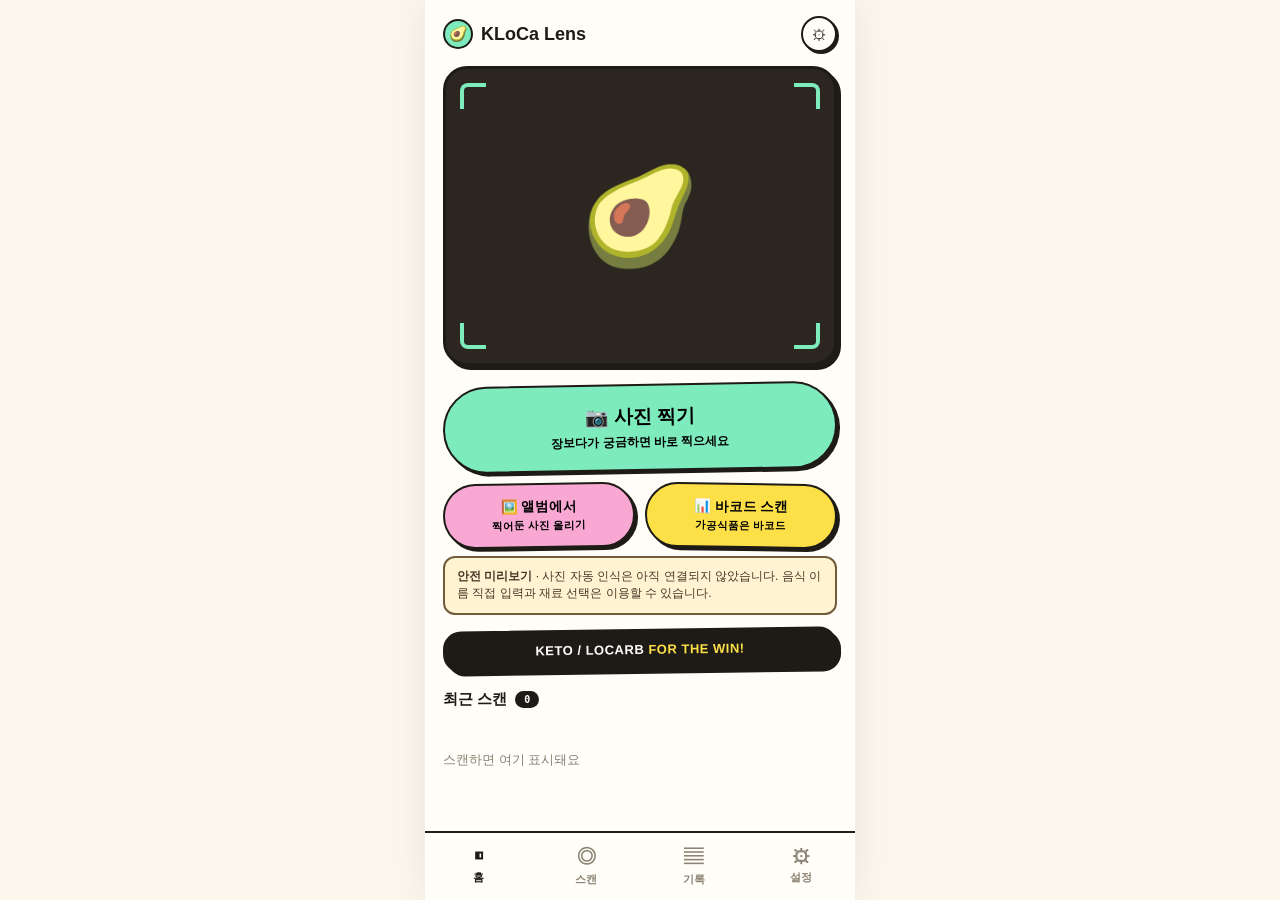
==== commit 852275cd: "feat(lens): add v2 keyless SAFE PREVIEW UI, AI recognition disabled" ====
--- a/index.html
+++ b/index.html
@@ -1,33 +1,559 @@
-<!doctype html>
+<!DOCTYPE html>
 <html lang="ko">
-  <head>
-    <meta charset="UTF-8" />
-    <meta name="viewport" content="width=device-width, initial-scale=1.0, viewport-fit=cover" />
-    <meta name="theme-color" content="#edf0f0" />
-    <title>KLoCa Lens — Premium Diet Intelligence</title>
-    <link rel="icon" href="data:image/svg+xml,<svg xmlns='http://www.w3.org/2000/svg' viewBox='0 0 100 100'><text y='.9em' font-size='90'>🥑</text></svg>" />
-    <link rel="stylesheet" crossorigin href="https://cdn.jsdelivr.net/gh/orioncactus/pretendard@v1.3.9/dist/web/variable/pretendardvariable-dynamic-subset.min.css" />
-    <link rel="preconnect" href="https://fonts.googleapis.com" />
-    <link href="https://fonts.googleapis.com/css2?family=Instrument+Serif:ital@0;1&display=swap" rel="stylesheet" />
-    <script src="https://js.tosspayments.com/v2/standard"></script>
-    <script type="module" crossorigin src="assets/index-CQlsQNY7.js"></script>
-    <link rel="stylesheet" crossorigin href="assets/index-CQXCXyQ1.css">
-    <link rel="stylesheet" href="assets/reskin.css">
-  </head>
-  <body>
-    <div id="root"></div>
-    <script>
-    /* hide the "지금 {diet}에 좋은 재료부터" hero header (user request) */
-    (function(){
-      function hide(){
-        document.querySelectorAll('.section-head').forEach(function(h){
-          var t = h.querySelector('.section-title');
-          if(t && t.textContent.trim().indexOf('지금') === 0) h.style.display = 'none';
-        });
-      }
-      hide();
-      new MutationObserver(hide).observe(document.body, {childList:true, subtree:true});
-    })();
-    </script>
-  </body>
+<head>
+<meta charset="UTF-8">
+<meta name="viewport" content="width=device-width, initial-scale=1.0, viewport-fit=cover">
+<title>KLoCa Lens v2 · SAFE PREVIEW</title>
+<style>
+  * { margin:0; padding:0; box-sizing:border-box; -webkit-tap-highlight-color:transparent; }
+  :root { --ink:#1e1b16; --canvas:#fdf6ec; --mint:#7debbb; --teal:#14b8a6;
+    --lemon:#fde047; --pink:#f9a8d4; --orange:#fb923c; --white:#fffdf8; }
+  body { font-family:'Pretendard',-apple-system,'Apple SD Gothic Neo',sans-serif; background:var(--canvas); color:var(--ink); display:flex; justify-content:center; min-height:100vh; }
+  .app { width:100%; max-width:430px; min-height:100vh; background:var(--white); position:relative; display:flex; flex-direction:column; box-shadow:0 0 40px rgba(30,27,22,.08); }
+  .screen { display:none; flex:1; padding-bottom:20px; }
+  .screen.on { display:block; }
+  .hd { display:flex; align-items:center; justify-content:space-between; padding:16px 18px 10px; position:sticky; top:0; background:var(--white); z-index:5; }
+  .logo { font-weight:900; font-size:18px; display:flex; align-items:center; gap:8px; }
+  .logo .av { width:30px; height:30px; border-radius:50%; background:var(--mint); border:2px solid var(--ink); display:flex; align-items:center; justify-content:center; font-size:15px; }
+  .iconbtn { width:36px; height:36px; border-radius:50%; background:var(--white); border:2px solid var(--ink); box-shadow:2px 2px 0 var(--ink); display:flex; align-items:center; justify-content:center; font-size:15px; }
+  .pill { border:2px solid var(--ink); border-radius:999px; font-weight:800; box-shadow:3px 3px 0 var(--ink); font-family:inherit; }
+  .pill:active { transform:translate(2px,2px); box-shadow:1px 1px 0 var(--ink); }
+  .card { background:var(--white); border:2px solid var(--ink); border-radius:18px; box-shadow:4px 4px 0 var(--ink); }
+  .mono { font-family:ui-monospace,SFMono-Regular,monospace; }
+  .sec-h { margin:20px 18px 10px; font-weight:900; font-size:15px; display:flex; align-items:center; gap:8px; }
+  .sec-h .tag { font-size:10px; background:var(--ink); color:#fff; border-radius:99px; padding:3px 9px; font-family:ui-monospace,monospace; }
+  .tabbar { display:flex; border-top:2px solid var(--ink); background:var(--white); position:sticky; bottom:0; z-index:5; }
+  .tabbar button { flex:1; background:none; border:0; padding:11px 0 13px; font-size:11px; font-weight:700; color:#8a8272; font-family:inherit; }
+  .tabbar button.on { color:var(--ink); }
+  .tabbar .ni { font-size:19px; display:block; margin-bottom:2px; }
+  .toast { position:fixed; left:50%; bottom:90px; transform:translateX(-50%) rotate(-1deg); background:var(--ink); color:#fff; font-weight:800; font-size:14px; padding:12px 20px; border-radius:14px; opacity:0; transition:opacity .25s; pointer-events:none; z-index:99; white-space:nowrap; }
+  .toast.show { opacity:1; }
+  /* scan */
+  .finder { margin:4px 18px 0; height:300px; border:3px solid var(--ink); border-radius:24px; background:#2b2620; position:relative; overflow:hidden; box-shadow:4px 4px 0 var(--ink); display:flex; align-items:center; justify-content:center; }
+  .finder .big-e { font-size:96px; }
+  .finder img.preview { position:absolute; inset:0; width:100%; height:100%; object-fit:cover; }
+  .corner { position:absolute; width:26px; height:26px; border:4px solid var(--mint); z-index:2; }
+  .c1{top:14px;left:14px;border-right:0;border-bottom:0;border-radius:8px 0 0 0;}
+  .c2{top:14px;right:14px;border-left:0;border-bottom:0;border-radius:0 8px 0 0;}
+  .c3{bottom:14px;left:14px;border-right:0;border-top:0;border-radius:0 0 0 8px;}
+  .c4{bottom:14px;right:14px;border-left:0;border-top:0;border-radius:0 0 8px 0;}
+  .bigcta { margin:18px 18px 0; background:var(--mint); padding:18px; font-size:19px; width:calc(100% - 36px); transform:rotate(-1deg); }
+  .bigcta small { display:block; font-size:12px; font-weight:600; margin-top:4px; }
+  .scanrow { display:flex; gap:10px; margin:12px 18px 0; }
+  .scanrow button { flex:1; padding:13px 6px; font-size:13.5px; min-width:0; }
+  .scanrow .alb { background:var(--pink); transform:rotate(-.8deg); }
+  .scanrow .bc { background:var(--lemon); transform:rotate(.8deg); }
+  .scanrow small { display:block; font-size:10.5px; font-weight:600; margin-top:3px; }
+  .hscroll { display:flex; gap:12px; padding:2px 18px 8px; overflow-x:auto; }
+  .mini { min-width:140px; padding:13px; cursor:pointer; }
+  .mini .mf { font-size:32px; } .mini .mn { font-weight:800; font-size:13.5px; margin-top:6px; }
+  .mini .mk { font-family:ui-monospace,monospace; font-size:11px; color:#5b5347; margin-top:3px; }
+  .okbadge { display:inline-block; margin-top:8px; font-size:11px; font-weight:800; background:var(--ink); color:#fff; border-radius:99px; padding:3px 10px; }
+  /* confirm */
+  .confirm-t { margin:6px 18px 0; background:var(--lemon); padding:13px; text-align:center; font-weight:900; font-size:18px; transform:rotate(-1deg); }
+  .confirm-t small { display:block; font-size:12px; font-weight:600; margin-top:4px; }
+  .recog { margin:14px 18px 0; padding:22px 16px; text-align:center; transform:rotate(.7deg); }
+  .recog .rf { font-size:70px; } .recog .rn2 { font-weight:900; font-size:31px; margin-top:8px; letter-spacing:-.5px; }
+  .recog .rm { font-size:12px; color:#6b6257; margin-top:5px; }
+  .recog img.rp { width:100%; height:150px; object-fit:cover; border:2px solid var(--ink); border-radius:12px; margin-bottom:8px; }
+  .yes { margin:16px 18px 0; background:var(--mint); padding:17px; font-size:17px; width:calc(100% - 36px); transform:rotate(-.8deg); }
+  .retake { margin:12px 18px 0; background:var(--white); padding:13px; font-size:14px; width:calc(100% - 36px); }
+  .tinput { display:flex; gap:10px; margin:6px 18px 0; position:relative; }
+  .tinput input { flex:1; border:2px solid var(--ink); border-radius:14px; padding:13px 14px; font-size:14px; font-family:inherit; box-shadow:3px 3px 0 var(--ink); outline:none; background:var(--white); min-width:0; }
+  .tinput .tgo { background:var(--pink); padding:13px 22px; font-size:14px; white-space:nowrap; }
+  .suggest { position:absolute; top:calc(100% + 6px); left:0; right:76px; background:var(--white); border:2px solid var(--ink); border-radius:14px; box-shadow:4px 4px 0 var(--ink); max-height:220px; overflow-y:auto; z-index:10; display:none; }
+  .suggest.on { display:block; }
+  .suggest div { padding:11px 14px; font-weight:700; font-size:14px; border-bottom:1px solid #eee5d5; cursor:pointer; display:flex; align-items:center; gap:10px; }
+  .suggest div:last-child { border-bottom:0; }
+  .note { margin:14px 18px 0; font-size:12px; color:#8a8272; text-align:center; }
+  .chips { display:flex; flex-wrap:wrap; gap:9px; margin:8px 18px 0; }
+  .chip { padding:10px 15px; font-size:13.5px; display:flex; align-items:center; gap:6px; }
+  .chip .ce { font-size:17px; }
+  /* result */
+  .verdict { margin:6px 18px 0; padding:12px; text-align:center; font-weight:900; font-size:16px; transform:rotate(1.1deg); }
+  .v-ok { background:var(--mint); } .v-mid { background:var(--lemon); } .v-warn { background:var(--orange); }
+  .hero { margin:14px 18px 0; background:var(--lemon); padding:20px 16px; text-align:center; transform:rotate(-.8deg); }
+  .hero .hk { font-size:12px; font-weight:800; letter-spacing:1px; }
+  .hero .hv { font-family:ui-monospace,monospace; font-size:60px; font-weight:700; letter-spacing:-3px; margin:2px 0; }
+  .hero .hv small { font-size:20px; letter-spacing:0; }
+  .hero .hd2 { font-size:12px; color:#5b5347; font-weight:600; }
+  .food { margin:14px 18px 0; padding:14px 16px; display:flex; align-items:center; gap:13px; }
+  .food .fi { font-size:40px; } .food .fn { font-weight:900; font-size:20px; }
+  .food .fm { font-family:ui-monospace,monospace; font-size:11px; color:#6b6257; margin-top:3px; }
+  .nuts { display:grid; grid-template-columns:1fr 1fr 1fr; gap:10px; margin:14px 18px 0; }
+  .nut { padding:11px 10px; }
+  .nut .nk { font-size:10.5px; font-weight:700; color:#5b5347; }
+  .nut .nv { font-family:ui-monospace,monospace; font-size:19px; font-weight:700; margin-top:2px; }
+  .nut .nv small { font-size:11px; }
+  .formula { margin:14px 18px 0; padding:11px 14px; background:var(--ink); color:#fff; border-radius:14px; font-family:ui-monospace,monospace; font-size:12px; text-align:center; }
+  .formula b { color:var(--mint); }
+  .rowbtns { display:flex; gap:11px; margin:16px 18px 0; }
+  .rowbtns button { flex:1; padding:14px; font-size:14.5px; }
+  .rowbtns .b1 { background:var(--white); }
+  .rowbtns .b2 { background:var(--teal); color:#fff; }
+  .golink { margin:12px 18px 0; background:var(--pink); padding:15px; font-size:15px; width:calc(100% - 36px); transform:rotate(-.7deg); }
+  /* history */
+  .week { margin:6px 18px 0; background:var(--teal); color:#fff; padding:16px; transform:rotate(.8deg); }
+  .week .wk { font-size:11.5px; font-weight:800; letter-spacing:1px; opacity:.9; }
+  .week .wv { font-family:ui-monospace,monospace; font-size:40px; font-weight:700; letter-spacing:-2px; margin:2px 0; }
+  .week .wv small { font-size:15px; } .week .wd { font-size:12px; font-weight:600; opacity:.9; }
+  .hlist { margin:4px 18px 0; display:flex; flex-direction:column; gap:11px; }
+  .hitem { padding:12px 14px; display:flex; align-items:center; gap:12px; cursor:pointer; }
+  .hitem .hf { font-size:30px; } .hitem .hn { font-weight:800; font-size:14px; }
+  .hitem .hm { font-family:ui-monospace,monospace; font-size:10.5px; color:#6b6257; margin-top:2px; }
+  .hitem .hs { margin-left:auto; text-align:right; }
+  .hitem .hs .n { font-family:ui-monospace,monospace; font-size:20px; font-weight:700; }
+  .badge { display:inline-block; font-size:10px; font-weight:800; border:2px solid var(--ink); border-radius:99px; padding:2px 9px; margin-top:4px; }
+  .b-ok { background:var(--mint); } .b-mid { background:var(--lemon); } .b-warn { background:var(--orange); }
+  .empty { text-align:center; color:#8a8272; font-size:13px; margin:30px 0; }
+  /* pairings */
+  .pair-t { margin:6px 18px 0; background:var(--pink); padding:13px 16px; text-align:center; font-weight:900; font-size:15.5px; transform:rotate(-1deg); }
+  .pair-t small { display:block; font-size:11.5px; font-weight:600; margin-top:4px; }
+  .pairs { display:flex; flex-direction:column; gap:11px; margin:12px 18px 0; }
+  .pair { padding:13px 14px; display:flex; align-items:center; gap:12px; cursor:pointer; }
+  .pair .pf { font-size:34px; } .pair .pn { font-weight:900; font-size:14.5px; }
+  .pair .pw { font-size:11.5px; color:#5b5347; font-weight:600; margin-top:3px; }
+  .pair .pk { margin-left:auto; font-family:ui-monospace,monospace; font-size:10.5px; background:var(--ink); color:#fff; border-radius:99px; padding:4px 10px; white-space:nowrap; }
+  .recipe { margin:11px 18px 0; padding:14px; cursor:pointer; }
+  .recipe .rn { font-weight:900; font-size:14.5px; }
+  .recipe .rm { font-family:ui-monospace,monospace; font-size:11px; color:#3f3a32; margin-top:5px; }
+  .recipe .ri { font-size:12px; font-weight:600; margin-top:7px; color:#3f3a32; }
+  .go { margin:14px 18px 0; background:var(--orange); padding:16px; font-size:15.5px; width:calc(100% - 36px); transform:rotate(-1deg); }
+  .glist { margin:10px 18px 0; padding:12px 14px; font-size:13px; font-weight:600; }
+  .glist div { padding:5px 0; border-bottom:1px dashed #e5dcc8; display:flex; justify-content:space-between; }
+  .glist div:last-child { border:0; }
+  .hidden { display:none !important; }
+</style>
+</head>
+<body>
+<div class="app">
+
+  <!-- 1 SCAN -->
+  <section id="s-scan" class="screen on">
+    <div class="hd"><div class="logo"><span class="av">🥑</span>KLoCa Lens</div><div class="iconbtn">⚙</div></div>
+    <div class="finder" id="finderBox">
+      <span class="corner c1"></span><span class="corner c2"></span><span class="corner c3"></span><span class="corner c4"></span>
+      <span class="big-e">🥑</span>
+    </div>
+    <button class="pill bigcta" id="btnPhoto">📷 사진 찍기<small>장보다가 궁금하면 바로 찍으세요</small></button>
+    <div class="scanrow">
+      <button class="pill alb" id="btnAlbum">🖼️ 앨범에서<small>찍어둔 사진 올리기</small></button>
+      <button class="pill bc" id="btnBarcode">📊 바코드 스캔<small>가공식품은 바코드</small></button>
+    </div>
+    <input type="file" id="fileInput" accept="image/*" class="hidden">
+<div id="lensSafetyNotice" role="note" style="font-size:12px;line-height:1.45;margin:8px 18px;padding:10px 12px;background:#fff4d2;border:2px solid #725c3b;border-radius:12px;color:#443727"><strong>안전 미리보기</strong> · 사진 자동 인식은 아직 연결되지 않았습니다. 음식 이름 직접 입력과 재료 선택은 이용할 수 있습니다.</div>
+    <div class="card" style="margin:14px 18px 0;background:var(--ink);color:#fff;padding:11px;text-align:center;font-weight:900;font-size:13px;transform:rotate(-.8deg);letter-spacing:.5px;">KETO / LOCARB <span style="color:var(--lemon)">FOR THE WIN!</span></div>
+    <div class="sec-h">최근 스캔 <span class="tag" id="recentTag">0</span></div>
+    <div class="hscroll" id="recentRow"></div>
+  </section>
+
+  <!-- 2 CONFIRM -->
+  <section id="s-confirm" class="screen">
+    <div class="hd"><div class="logo"><span class="av">🥑</span>KLoCa Lens</div><div class="iconbtn" data-go="s-scan">✕</div></div>
+    <div class="card confirm-t">이게 맞나요?<small>인식된 재료가 맞는지 확인해주세요</small></div>
+    <div class="card recog" id="recogCard">
+      <div class="rf" id="recogEmoji">🥑</div>
+      <div class="rn2" id="recogName">아보카도</div>
+      <div class="rm mono" id="recogSrc">직접 선택</div>
+    </div>
+    <button class="pill yes" id="btnYes">맞아요 →</button>
+    <button class="pill retake" data-go="s-scan">📷 다시 찍기</button>
+    <div class="sec-h">빠른 선택 <span class="tag">tap</span></div>
+    <div class="chips" id="quickChips"></div>
+    <div class="sec-h">직접 입력</div>
+    <div class="tinput">
+      <input id="nameInput" placeholder="예: 방울토마토 1팩" autocomplete="off">
+      <button class="pill tgo" id="btnTyped">입력</button>
+      <div class="suggest" id="suggest"></div>
+    </div>
+    <div class="note">사진을 찍으면 자동으로 인식해요 📷</div>
+  </section>
+
+  <!-- 3 RESULT -->
+  <section id="s-result" class="screen">
+    <div class="hd"><div class="logo"><span class="av">🥑</span>KLoCa Lens</div><div class="iconbtn" data-go="s-scan">✕</div></div>
+    <div class="card verdict" id="verdictBox">✅ KETO OK</div>
+    <div class="card hero">
+      <div class="hk">순탄수화물 (NET CARBS)</div>
+      <div class="hv"><span id="heroNc">2</span><small>g</small></div>
+      <div class="hd2" id="heroSub">100g 기준</div>
+    </div>
+    <div class="card food">
+      <div class="fi" id="foodEmoji">🥑</div>
+      <div><div class="fn" id="foodName">아보카도</div><div class="fm mono" id="foodMeta"></div></div>
+    </div>
+    <div class="nuts" id="nutGrid"></div>
+    <div class="formula" id="formulaBar"></div>
+    <div class="rowbtns">
+      <button class="pill b1" data-go="s-scan">다시</button>
+      <button class="pill b2" id="btnSave">기록 저장</button>
+    </div>
+    <button class="pill golink" id="btnPair">🤝 찰떡 조합 보기 →</button>
+  </section>
+
+  <!-- 4 HISTORY -->
+  <section id="s-history" class="screen">
+    <div class="hd"><div class="logo"><span class="av">🥑</span>KLoCa Lens</div><div class="iconbtn">⚙</div></div>
+    <div class="card week">
+      <div class="wk">이번 주 평균 순탄수화물</div>
+      <div class="wv"><span id="weekAvg">–</span><small>g /회</small></div>
+      <div class="wd" id="weekSub">스캔 기록이 없어요</div>
+    </div>
+    <div class="sec-h">스캔 기록 <span class="tag" id="histTag">0</span></div>
+    <div class="hlist" id="histList"></div>
+    <div class="sec-h">🛒 조합 장바구니 <span class="tag" id="cartTag">0</span></div>
+    <div class="card glist" id="cartList"><div class="empty" style="margin:6px 0">비어 있어요</div></div>
+  </section>
+
+  <!-- 5 PAIRINGS -->
+  <section id="s-pair" class="screen">
+    <div class="hd"><div class="logo"><span class="av">🥑</span>KLoCa Lens</div><div class="iconbtn" data-go="s-result">✕</div></div>
+    <div class="card pair-t" id="pairTitle">🥑 아보카도와 찰떡궁합<small>함께 먹으면 영양이 보충돼요</small></div>
+    <div class="pairs" id="pairList"></div>
+    <div class="sec-h">이 재료들로 만드는 레시피 <span class="tag" id="recipeTag">0</span></div>
+    <div id="recipeList"></div>
+    <button class="pill go" id="btnCart">🛒 조합 장바구니에 담기</button>
+  </section>
+
+  <nav class="tabbar">
+    <button data-go="s-scan" class="on"><span class="ni">◧</span>홈</button>
+    <button data-go="s-scan"><span class="ni">◎</span>스캔</button>
+    <button data-go="s-history"><span class="ni">▤</span>기록</button>
+    <button><span class="ni">⚙</span>설정</button>
+  </nav>
+</div>
+<div class="toast" id="toast"></div>
+<script>
+"use strict";
+/* ============ FOOD DB (per 100g, local / offline) ============
+   n:이름 e:이모지 k:kcal c:탄수화물 df:식이섬유 ft:지방 p:단백질 s:1회분량 tags */
+const FOODS = [
+{id:'avo',n:'아보카도',e:'🥑',k:160,c:9,df:7,ft:15,p:2,s:'1개(100g)',tags:['fat','fiber']},
+{id:'chicken',n:'닭가슴살',e:'🍗',k:110,c:0,df:0,ft:1,p:23,s:'100g',tags:['protein']},
+{id:'salmon',n:'연어',e:'🍣',k:208,c:0,df:0,ft:13,p:20,s:'100g',tags:['protein','omega3']},
+{id:'tuna',n:'참치회',e:'🐟',k:132,c:0,df:0,ft:1,p:28,s:'100g',tags:['protein']},
+{id:'egg',n:'달걀',e:'🥚',k:155,c:1.1,df:0,ft:11,p:13,s:'1개(50g)',tags:['protein']},
+{id:'beef',n:'소고기 등심',e:'🥩',k:250,c:0,df:0,ft:15,p:26,s:'100g',tags:['protein']},
+{id:'pork',n:'돼지 삼겹살',e:'🥓',k:518,c:0,df:0,ft:53,p:9,s:'100g',tags:['protein','fat']},
+{id:'bacon',n:'베이컨',e:'🥓',k:541,c:1.4,df:0,ft:42,p:37,s:'100g',tags:['protein','fat']},
+{id:'chickenleg',n:'닭다리살',e:'🍗',k:177,c:0,df:0,ft:8,p:20,s:'100g',tags:['protein']},
+{id:'duck',n:'오리고기',e:'🦆',k:337,c:0,df:0,ft:28,p:19,s:'100g',tags:['protein','fat']},
+{id:'tofu',n:'두부',e:'🍢',k:76,c:1.9,df:0.3,ft:4.8,p:8,s:'100g',tags:['protein']},
+{id:'greek',n:'그릭요거트',e:'🍦',k:97,c:3.6,df:0,ft:5,p:9,s:'100g',tags:['protein']},
+{id:'broc',n:'브로콜리',e:'🥦',k:34,c:6.6,df:2.6,ft:0.4,p:2.8,s:'100g',tags:['fiber']},
+{id:'spinach',n:'시금치',e:'🥬',k:23,c:3.6,df:2.2,ft:0.4,p:2.9,s:'100g',tags:['fiber']},
+{id:'lettuce',n:'양상추',e:'🥬',k:15,c:2.9,df:1.3,ft:0.2,p:1.4,s:'100g',tags:['fiber']},
+{id:'cucumber',n:'오이',e:'🥒',k:15,c:3.6,df:0.5,ft:0.1,p:0.7,s:'100g',tags:['fiber']},
+{id:'tomato',n:'토마토',e:'🍅',k:18,c:3.9,df:1.2,ft:0.2,p:0.9,s:'100g',tags:['fiber']},
+{id:'mush1',n:'양송이버섯',e:'🍄',k:22,c:3.3,df:1,ft:0.3,p:3.1,s:'100g',tags:['fiber','protein']},
+{id:'mush2',n:'새송이버섯',e:'🍄',k:35,c:6,df:2.5,ft:0.5,p:2.5,s:'100g',tags:['fiber']},
+{id:'paprika',n:'파프리카',e:'🫑',k:31,c:6,df:2.1,ft:0.3,p:1,s:'100g',tags:['fiber']},
+{id:'carrot',n:'당근',e:'🥕',k:41,c:9.6,df:2.8,ft:0.2,p:0.9,s:'1개(60g)',tags:['fiber']},
+{id:'onion',n:'양파',e:'🧅',k:40,c:9.3,df:1.7,ft:0.1,p:1.1,s:'1/2개(100g)',tags:['fiber']},
+{id:'zucchini',n:'애호박',e:'🥒',k:17,c:3.1,df:1,ft:0.3,p:1.2,s:'100g',tags:['fiber']},
+{id:'eggplant',n:'가지',e:'🍆',k:25,c:5.9,df:3,ft:0.2,p:1,s:'100g',tags:['fiber']},
+{id:'cabbage',n:'양배추',e:'🥬',k:25,c:5.8,df:2.5,ft:0.1,p:1.3,s:'100g',tags:['fiber']},
+{id:'cauli',n:'콜리플라워',e:'🥦',k:25,c:5,df:2,ft:0.3,p:1.9,s:'100g',tags:['fiber']},
+{id:'aspara',n:'아스파라거스',e:'🌱',k:20,c:3.9,df:2.1,ft:0.1,p:2.2,s:'100g',tags:['fiber']},
+{id:'celery',n:'샐러리',e:'🥬',k:16,c:3,df:1.6,ft:0.2,p:0.7,s:'100g',tags:['fiber']},
+{id:'radish',n:'무',e:'🥗',k:18,c:4,df:1.6,ft:0.1,p:0.6,s:'100g',tags:['fiber']},
+{id:'napa',n:'배추',e:'🥬',k:13,c:2.4,df:1.2,ft:0.1,p:1.5,s:'100g',tags:['fiber']},
+{id:'perilla',n:'깻잎',e:'🌿',k:27,c:4.4,df:3.4,ft:0.6,p:3.7,s:'100g',tags:['fiber']},
+{id:'straw',n:'딸기',e:'🍓',k:32,c:7.7,df:2,ft:0.3,p:0.7,s:'100g',tags:['fiber']},
+{id:'blueb',n:'블루베리',e:'🫐',k:57,c:14.5,df:2.4,ft:0.3,p:0.7,s:'100g',tags:[]},
+{id:'rasp',n:'라즈베리',e:'🍇',k:52,c:11.9,df:6.5,ft:0.7,p:1.2,s:'100g',tags:['fiber']},
+{id:'oliveoil',n:'올리브오일',e:'🫒',k:884,c:0,df:0,ft:100,p:0,s:'1큰술(15ml)',tags:['fat']},
+{id:'butter',n:'버터',e:'🧈',k:717,c:0.1,df:0,ft:81,p:0.9,s:'10g',tags:['fat']},
+{id:'almond',n:'아몬드',e:'🌰',k:579,c:21.6,df:12.5,ft:49.9,p:21.2,s:'30g',tags:['fat','protein','fiber']},
+{id:'walnut',n:'호두',e:'🌰',k:654,c:13.7,df:6.7,ft:65.2,p:15.2,s:'30g',tags:['fat','omega3']},
+{id:'peanut',n:'땅콩',e:'🥜',k:567,c:16.1,df:8.5,ft:49.2,p:25.8,s:'30g',tags:['fat','protein']},
+{id:'macadamia',n:'마카다미아',e:'🌰',k:718,c:13.8,df:8.6,ft:75.8,p:7.9,s:'30g',tags:['fat']},
+{id:'chia',n:'치아시드',e:'🌱',k:486,c:42.1,df:34.4,ft:30.7,p:16.5,s:'15g',tags:['fiber','fat','protein']},
+{id:'cocoiloil',n:'코코넛오일',e:'🥥',k:862,c:0,df:0,ft:100,p:0,s:'1큰술(15ml)',tags:['fat']},
+{id:'perillaoil',n:'들기름',e:'🌿',k:884,c:0,df:0,ft:100,p:0,s:'1큰술(15ml)',tags:['fat','omega3']},
+{id:'rice',n:'흰쌀밥',e:'🍚',k:130,c:28,df:0.4,ft:0.3,p:2.7,s:'1공기(200g)',tags:[]},
+{id:'bread',n:'식빵',e:'🍞',k:265,c:49,df:2.7,ft:4.2,p:9,s:'1장(40g)',tags:[]},
+{id:'ramen',n:'라면',e:'🍜',k:446,c:64,df:3,ft:18,p:10,s:'1봉(120g)',tags:[]},
+{id:'banana',n:'바나나',e:'🍌',k:89,c:22.8,df:2.6,ft:0.3,p:1.1,s:'1개(100g)',tags:[]},
+{id:'apple',n:'사과',e:'🍎',k:52,c:13.8,df:2.4,ft:0.2,p:0.3,s:'1개(200g)',tags:[]},
+{id:'sweetpot',n:'고구마',e:'🍠',k:86,c:20.1,df:3,ft:0.1,p:1.6,s:'1개(150g)',tags:['fiber']},
+{id:'potato',n:'감자',e:'🥔',k:77,c:17.5,df:2.2,ft:0.1,p:2,s:'1개(150g)',tags:[]},
+{id:'tteok',n:'떡',e:'🍡',k:230,c:52,df:1,ft:0.5,p:4,s:'100g',tags:[]},
+{id:'noodle',n:'국수',e:'🍜',k:350,c:72,df:3,ft:1.5,p:12,s:'100g(건면)',tags:[]},
+{id:'cheddar',n:'체다치즈',e:'🧀',k:402,c:3.4,df:0,ft:33,p:25,s:'30g',tags:['protein','fat']},
+{id:'mozza',n:'모짜렐라',e:'🧀',k:280,c:3.1,df:0,ft:17,p:28,s:'30g',tags:['protein','fat']},
+{id:'cream',n:'생크림',e:'🥛',k:340,c:2.8,df:0,ft:36,p:2.9,s:'30ml',tags:['fat']},
+{id:'milk',n:'우유',e:'🥛',k:60,c:4.5,df:0,ft:3.2,p:3.2,s:'200ml',tags:[]},
+{id:'soymilk',n:'두유',e:'🥛',k:54,c:5,df:1,ft:2.5,p:3.5,s:'200ml',tags:['protein']},
+{id:'kimchi',n:'배추김치',e:'🥬',k:20,c:3.5,df:2,ft:0.3,p:1.5,s:'50g',tags:['fiber']},
+{id:'doenjang',n:'된장',e:'🍲',k:200,c:12,df:6,ft:6,p:12,s:'20g',tags:['protein','fiber']},
+{id:'ganjang',n:'간장',e:'🧂',k:60,c:5,df:1,ft:0.1,p:8,s:'10ml',tags:[]},
+{id:'gochujang',n:'고추장',e:'🌶️',k:230,c:48,df:4,ft:2,p:5,s:'20g',tags:[]},
+{id:'mayo',n:'마요네즈',e:'🥚',k:680,c:0.6,df:0,ft:75,p:1,s:'15g',tags:['fat']},
+{id:'pbutter',n:'땅콩버터',e:'🥜',k:588,c:20,df:6,ft:50,p:25,s:'20g(무가당)',tags:['fat','protein']},
+{id:'darkchoc',n:'다크초콜릿 85%',e:'🍫',k:600,c:22,df:11,ft:43,p:8,s:'20g',tags:['fat','fiber']},
+{id:'saury',n:'꽁치',e:'🐟',k:210,c:0,df:0,ft:13,p:20,s:'100g',tags:['protein','omega3']},
+{id:'mackerel',n:'고등어',e:'🐟',k:190,c:0,df:0,ft:12,p:19,s:'100g',tags:['protein','omega3']},
+{id:'shrimp',n:'새우',e:'🦐',k:99,c:0.2,df:0,ft:0.3,p:24,s:'100g',tags:['protein']},
+{id:'squid',n:'오징어',e:'🦑',k:92,c:3.1,df:0,ft:1.4,p:15.6,s:'100g',tags:['protein']},
+];
+const byId = id => FOODS.find(f=>f.id===id);
+const nc = f => Math.round((f.c - f.df)*10)/10; // 순탄수화물
+function verdict(ncv){ if(ncv<=5) return {t:'✅ KETO OK — 안심하고 담으세요',c:'v-ok',b:'b-ok',s:'KETO OK'}; if(ncv<=10) return {t:'😐 보통 — 양을 조절하세요',c:'v-mid',b:'b-mid',s:'보통'}; return {t:'⚠️ 주의 — 순탄수가 높아요',c:'v-warn',b:'b-warn',s:'주의'}; }
+
+/* ============ RECIPES (local / premade) ============ */
+const RECIPES = [
+{id:'r1',n:'아보카도 연어 샐러드',e:'🥗',f:[['avo',50],['salmon',100],['oliveoil',10]],t:'10분',d:'아보카도 1/2 + 연어 100g + 올리브오일·레몬즙'},
+{id:'r2',n:'아보카도 에그 보트',e:'🍳',f:[['avo',70],['egg',50]],t:'15분',d:'아보카도 반쪽에 달걀을 깨 넣고 오븐에'},
+{id:'r3',n:'연어 스테이크',e:'🍣',f:[['salmon',150],['butter',10],['aspara',80]],t:'20분',d:'연어 150g + 아스파라거스 + 버터'},
+{id:'r4',n:'닭가슴살 샐러드',e:'🥗',f:[['chicken',120],['lettuce',60],['tomato',50],['oliveoil',10]],t:'15분',d:'닭가슴살 120g + 양상추·토마토 + 올리브오일'},
+{id:'r5',n:'삼겹살 상추쌈',e:'🥬',f:[['pork',150],['lettuce',40],['perilla',10],['kimchi',30]],t:'25분',d:'삼겹살 150g + 상추·깻잎·김치'},
+{id:'r6',n:'버섯 버터구이',e:'🍄',f:[['mush1',120],['butter',10]],t:'10분',d:'양송이 120g + 버터 한 조각'},
+{id:'r7',n:'두부 스테이크',e:'🍢',f:[['tofu',200],['mush1',60]],t:'15분',d:'두부 한 모 + 양송이 + 간장 살짝'},
+{id:'r8',n:'새우 아보카도 샐러드',e:'🥗',f:[['shrimp',100],['avo',50]],t:'12분',d:'새우 100g + 아보카도 1/2'},
+{id:'r9',n:'김치 계란말이',e:'🍳',f:[['egg',100],['kimchi',30]],t:'10분',d:'달걀 2개 + 김치 30g 다져서'},
+{id:'r10',n:'고등어 구이',e:'🐟',f:[['mackerel',150],['radish',60]],t:'20분',d:'고등어 한 마리 + 무즙'},
+{id:'r11',n:'치즈 오믈렛',e:'🧀',f:[['egg',100],['cheddar',20],['butter',5]],t:'10분',d:'달걀 2개 + 체다치즈 + 버터'},
+{id:'r12',n:'아몬드 요거트 볼',e:'🍦',f:[['greek',150],['almond',15],['blueb',30]],t:'5분',d:'그릭요거트 + 아몬드 + 블루베리'},
+];
+function recipeStats(r){ let k=0,c=0,df=0; r.f.forEach(([id,g])=>{ const f=byId(id); if(!f) return; k+=f.k*g/100; c+=f.c*g/100; df+=f.df*g/100; }); return {k:Math.round(k), nc:Math.round((c-df)*10)/10}; }
+const recipesFor = fid => RECIPES.filter(r=>r.f.some(([id])=>id===fid));
+
+/* ============ PAIRING ENGINE (rule-based, local) ============
+   영양 빈틈(단백질/지방/식이섬유)을 계산 → DB에서 보충 식품을 고름.
+   LLM 없이 "스마트한" 제안을 만드는 프리메이드 로직. */
+const GAP_LABEL = {protein:'단백질', fat:'지방', fiber:'식이섬유'};
+const gaps = f => { const g=[]; if(f.p<8) g.push('protein'); if(f.ft<10) g.push('fat'); if(f.df<2) g.push('fiber'); return g; };
+function pairings(f){
+  const gs = gaps(f);
+  if(!gs.length) return [];
+  const cands = FOODS.filter(x=>x.id!==f.id && nc(x)<=6 && gs.some(g=>x.tags.includes(g)));
+  cands.sort((a,b)=>{
+    const sa=gs.filter(g=>a.tags.includes(g)).length, sb=gs.filter(g=>b.tags.includes(g)).length;
+    return (sb-sa) || (nc(a)-nc(b));
+  });
+  return cands.slice(0,3).map(x=>{
+    const g = gs.find(g=>x.tags.includes(g));
+    let why = `${f.n}에 부족한 ${GAP_LABEL[g]} 보충`;
+    if(x.tags.includes('omega3')) why += ' · 오메가3 시너지';
+    const bonus = g==='protein' ? `단백질 +${Math.round(x.p)}g` : g==='fat' ? `지방 +${Math.round(x.ft)}g` : `식이섬유 +${Math.round(x.df)}g`;
+    return {food:x, why, bonus};
+  });
+}
+
+/* ============ PHOTO RECOGNITION - SECURE PREVIEW ============
+ * Browser never contains a provider API key. The Vercel/Cloudflare server-side
+ * endpoint is deliberately OFF until secret rotation, authentication and durable
+ * per-client rate-limiting have been configured and audited.
+ * No paid API calls are made by this preview.
+ */
+const VISION_PROXY_ENABLED = false;
+async function recognizePhotoOnline(dataUrl, mime){
+  if (!VISION_PROXY_ENABLED) return null;
+  if (mime !== 'image/jpeg' || !/^data:image\/jpeg;base64,/.test(dataUrl)) return null;
+  const image = dataUrl.split(',')[1];
+  if (!image || image.length > 1_600_000) return null;
+  try {
+    const controller=new AbortController();
+    const cutoff=setTimeout(()=>controller.abort(), 10000);
+    try {
+      const response = await fetch('/api/recognize', {
+        method:'POST', headers:{'Content-Type':'application/json'},
+        credentials:'same-origin', signal:controller.signal,
+        body:JSON.stringify({image,mime})
+      });
+      if (!response.ok) return null;
+      const value=await response.json();
+      return typeof value.name==='string' && value.name.length<=64 ? value.name.trim() : null;
+    } finally { clearTimeout(cutoff); }
+  } catch(e){return null;}
+}
+const BARCODES = {}; // 바코드→foodId 매핑 (확보되는 대로 추가)
+
+/* ============ APP STATE ============ */
+let current = null, pendingPhoto = null;
+const $ = id => document.getElementById(id);
+const store = {
+  get:(k,d)=>{ try{ const v=localStorage.getItem(k); return v?JSON.parse(v):d; }catch(e){ return d; } },
+  set:(k,v)=>{ try{ localStorage.setItem(k,JSON.stringify(v)); }catch(e){} }
+};
+function go(id){
+  document.querySelectorAll('.screen').forEach(s=>s.classList.remove('on'));
+  $(id).classList.add('on');
+  document.querySelectorAll('.tabbar button').forEach(b=>b.classList.toggle('on', b.dataset.go===id));
+  window.scrollTo(0,0);
+}
+document.addEventListener('click', e=>{ const t=e.target.closest('[data-go]'); if(t) go(t.dataset.go); });
+let toastT;
+function toast(m){ const el=$('toast'); el.textContent=m; el.classList.add('show'); clearTimeout(toastT); toastT=setTimeout(()=>el.classList.remove('show'),1800); }
+const fmtT = t => { const d=new Date(t); return `${d.getMonth()+1}-${d.getDate()} ${String(d.getHours()).padStart(2,'0')}:${String(d.getMinutes()).padStart(2,'0')}`; };
+
+/* ---- confirm ---- */
+function selectFood(id, src){
+  current = byId(id); if(!current) return; $('btnYes').disabled=false;
+  $('recogEmoji').textContent = current.e;
+  $('recogName').textContent = current.n;
+  $('recogSrc').textContent = src;
+  const old = document.querySelector('#recogCard .rp'); if(old) old.remove();
+  if(pendingPhoto){ const img=document.createElement('img'); img.className='rp'; img.src=pendingPhoto; $('recogCard').prepend(img); }
+  go('s-confirm');
+}
+const nameInput=$('nameInput'), suggest=$('suggest');
+nameInput.addEventListener('input', ()=>{
+  const q=nameInput.value.trim();
+  if(q.length<1){ suggest.classList.remove('on'); return; }
+  const ms=FOODS.filter(f=>f.n.includes(q)).slice(0,6);
+  suggest.innerHTML = ms.length ? ms.map(f=>`<div data-id="${f.id}">${f.e} ${f.n} <span class="mono" style="color:#8a8272;font-size:11px">순탄수 ${nc(f)}g</span></div>`).join('') : '<div>결과 없음 — 그래도 입력 버튼을 눌러봐</div>';
+  suggest.classList.add('on');
+});
+suggest.addEventListener('click', e=>{
+  const d=e.target.closest('div[data-id]'); if(!d) return;
+  selectFood(d.dataset.id,'직접 입력'); suggest.classList.remove('on'); nameInput.value='';
+});
+$('btnTyped').addEventListener('click', ()=>{
+  const q=nameInput.value.trim(); if(!q) return;
+  const f=FOODS.find(f=>f.n===q)||FOODS.filter(f=>f.n.includes(q))[0];
+  if(f){ selectFood(f.id,'직접 입력'); } else { toast('DB에 없어요. 가장 비슷한 걸 골라줘'); }
+  suggest.classList.remove('on'); nameInput.value='';
+});
+$('btnYes').addEventListener('click', ()=>{
+  if(current){ renderResult(current); go('s-result'); }
+  else { toast('음식을 먼저 입력해줘'); setTimeout(()=>nameInput.focus(),300); }
+});
+
+/* ---- photo / album / barcode ---- */
+$('fileInput').addEventListener('change', e=>{
+  const file=e.target.files[0]; if(!file) return;
+  const rd=new FileReader();
+  rd.onload=()=>{
+    const img=new Image();
+    img.onload=()=>{
+      const max=1024, sc=Math.min(1, max/Math.max(img.width,img.height));
+      const cv=document.createElement('canvas');
+      cv.width=Math.round(img.width*sc); cv.height=Math.round(img.height*sc);
+      cv.getContext('2d').drawImage(img,0,0,cv.width,cv.height);
+      const dataUrl=cv.toDataURL('image/jpeg',0.82);
+      pendingPhoto=dataUrl; current=null; $('btnYes').disabled=true;
+      $('recogEmoji').textContent='🔍'; $('recogName').textContent=VISION_PROXY_ENABLED?'인식 중...':'사진 미리보기';
+      $('recogSrc').textContent=VISION_PROXY_ENABLED?'사진을 분석하고 있어요':'AI 자동 인식 미연결 · 직접 선택 가능';
+      const old=document.querySelector('#recogCard .rp'); if(old) old.remove();
+      const pv=document.createElement('img'); pv.className='rp'; pv.src=dataUrl; $('recogCard').prepend(pv);
+      go('s-confirm');
+      recognizePhotoOnline(dataUrl,'image/jpeg').then(name=>{
+        if(name){
+          const f=FOODS.find(f=>f.n===name)||FOODS.filter(f=>f.n.includes(name)||name.includes(f.n))[0];
+          if(f){ selectFood(f.id,'사진 인식'); toast('인식됨: '+f.n); }
+          else { $('recogEmoji').textContent='📷'; $('recogName').textContent=name; $('recogSrc').textContent='DB에 없어요. 아래에서 골라주세요'; }
+        } else {
+          $('recogEmoji').textContent='📷'; $('recogName').textContent=VISION_PROXY_ENABLED?'인식에 실패했어요':'AI 자동 인식이 미연결입니다';
+          $('recogSrc').textContent='아래에서 직접 입력하거나 선택하세요';
+        }
+      });
+    };
+    img.src=rd.result;
+  };
+  rd.readAsDataURL(file); e.target.value='';
+});
+$('btnPhoto').addEventListener('click', ()=>$('fileInput').click());
+$('btnAlbum').addEventListener('click', ()=>$('fileInput').click());
+$('btnBarcode').addEventListener('click', ()=>{
+  const code=prompt('바코드 번호를 입력하세요');
+  if(!code) return;
+  const id=BARCODES[code.trim()];
+  if(id){ selectFood(id,'바코드 인식'); }
+  else { toast('등록되지 않은 바코드예요'); pendingPhoto=null; current=null;
+    $('recogEmoji').textContent='📷'; $('recogName').textContent='바코드를 못 찾았어요';
+    $('recogSrc').textContent='아래에서 직접 입력하거나 선택하세요';
+    go('s-confirm'); setTimeout(()=>nameInput.focus(),300); }
+});
+
+/* ---- result ---- */
+function renderResult(f){
+  const v=verdict(nc(f));
+  const vb=$('verdictBox'); vb.className='card verdict '+v.c; vb.textContent=v.t;
+  $('heroNc').textContent=nc(f);
+  $('heroSub').textContent=f.s+' 기준 · 로컬 DB';
+  $('foodEmoji').textContent=f.e; $('foodName').textContent=f.n;
+  $('foodMeta').textContent=fmtT(Date.now())+' · 로컬 DB';
+  const tiles=[['칼로리',f.k,'kcal'],['탄수화물',f.c,'g'],['식이섬유',f.df,'g'],['지방',f.ft,'g'],['단백질',f.p,'g'],['순탄수화물',nc(f),'g']];
+  const bgs=['var(--pink)','var(--white)','var(--orange)','var(--white)','var(--mint)','var(--lemon)'];
+  $('nutGrid').innerHTML=tiles.map((t,i)=>`<div class="card nut" style="background:${bgs[i]};transform:rotate(${i%2?1:-1}deg)"><div class="nk">${t[0]}</div><div class="nv">${t[1]}<small>${t[2]}</small></div></div>`).join('');
+  $('formulaBar').innerHTML=`순탄수화물 = 탄수화물 <b>${f.c}g</b> − 식이섬유 <b>${f.df}g</b>`;
+}
+$('btnSave').addEventListener('click', ()=>{
+  if(!current) return;
+  const h=store.get('lens_hist_v2',[]); h.push({id:current.id,t:Date.now()}); store.set('lens_hist_v2',h);
+  renderHistory(); toast('기록에 저장했어요'); pendingPhoto=null;
+});
+$('btnPair').addEventListener('click', ()=>{ if(current){ renderPairings(current); go('s-pair'); } });
+
+/* ---- pairings ---- */
+function renderPairings(f){
+  $('pairTitle').innerHTML=`${f.e} ${f.n}와 찰떡궁합<small>함께 먹으면 영양이 보충돼요</small>`;
+  const ps=pairings(f);
+  $('pairList').innerHTML = ps.length ? ps.map((p,i)=>`
+    <div class="card pair" data-id="${p.food.id}" style="transform:rotate(${i%2?0.8:-0.8}deg);background:${i%2?'var(--lemon)':'var(--white)'}">
+      <div class="pf">${p.food.e}</div>
+      <div><div class="pn">${p.food.n}</div><div class="pw">${p.why}</div></div>
+      <div class="pk">${p.bonus}</div>
+    </div>`).join('') : '<div class="empty">이 식품은 영양이 꽉 찼어요. 단독으로 충분해요 💪</div>';
+  const rs=recipesFor(f.id);
+  $('recipeTag').textContent=rs.length;
+  $('recipeList').innerHTML=rs.map((r,i)=>{ const st=recipeStats(r); return `
+    <div class="card recipe" style="transform:rotate(${i%2?0.7:-0.7}deg);background:${i%2?'var(--white)':'var(--mint)'}">
+      <div class="rn">${r.e} ${r.n}</div>
+      <div class="rm">${r.t} · 순탄수 ${st.nc}g · ${st.k}kcal</div>
+      <div class="ri">${r.d}</div>
+    </div>`; }).join('');
+}
+$('pairList').addEventListener('click', e=>{
+  const d=e.target.closest('.pair[data-id]'); if(d) selectFood(d.dataset.id,'조합에서 선택');
+});
+$('btnCart').addEventListener('click', ()=>{
+  if(!current) return;
+  const cart=store.get('lens_cart_v2',[]);
+  if(!cart.includes(current.id)) cart.push(current.id);
+  pairings(current).forEach(p=>{ if(!cart.includes(p.food.id)) cart.push(p.food.id); });
+  store.set('lens_cart_v2',cart); renderHistory(); toast('장바구니에 담았어요 🛒');
+});
+
+/* ---- history ---- */
+function renderHistory(){
+  const h=store.get('lens_hist_v2',[]);
+  const week=h.filter(x=>Date.now()-x.t<7*864e5);
+  $('weekAvg').textContent = week.length ? (week.reduce((s,x)=>s+nc(byId(x.id)),0)/week.length).toFixed(1) : '–';
+  $('weekSub').textContent = week.length ? `총 ${week.length}회 스캔 · 키토 유지 중 🥑` : '스캔 기록이 없어요';
+  $('histTag').textContent=h.length;
+  $('histList').innerHTML = h.length ? [...h].reverse().map(x=>{ const f=byId(x.id); const v=verdict(nc(f)); return `
+    <div class="card hitem" data-id="${f.id}">
+      <div class="hf">${f.e}</div>
+      <div><div class="hn">${f.n}</div><div class="hm">${fmtT(x.t)}</div></div>
+      <div class="hs"><div class="n">${nc(f)}g</div><span class="badge ${v.b}">${v.s}</span></div>
+    </div>`; }).join('') : '<div class="empty">아직 기록이 없어요. 스캔해보세요 📷</div>';
+  const cart=store.get('lens_cart_v2',[]);
+  $('cartTag').textContent=cart.length;
+  $('cartList').innerHTML = cart.length ? cart.map(id=>{ const f=byId(id); return `<div><span>${f.e} ${f.n}</span><span class="mono">${nc(f)}g</span></div>`; }).join('') : '<div class="empty" style="margin:6px 0">비어 있어요</div>';
+  const recent=[...h].reverse().slice(0,4);
+  $('recentTag').textContent=h.length;
+  $('recentRow').innerHTML = recent.length ? recent.map(x=>{ const f=byId(x.id); const v=verdict(nc(f)); return `
+    <div class="card mini" data-id="${f.id}" style="background:${v.c==='v-ok'?'var(--lemon)':'var(--white)'};transform:rotate(-1.5deg)">
+      <div class="mf">${f.e}</div><div class="mn">${f.n}</div><div class="mk">순탄수 ${nc(f)}g</div><span class="okbadge">${v.s}</span>
+    </div>`; }).join('') : '<div class="empty">스캔하면 여기 표시돼요</div>';
+}
+document.addEventListener('click', e=>{
+  const d=e.target.closest('.hitem[data-id],.mini[data-id]');
+  if(d){ current=byId(d.dataset.id); renderResult(current); go('s-result'); }
+});
+
+/* ---- init ---- */
+(function(){
+  const picks=['avo','egg','salmon','chicken','greek','tofu','broc','kimchi','almond','cheddar','tomato','mackerel'];
+  const bgs=['var(--mint)','var(--lemon)','var(--pink)','var(--white)','var(--orange)','var(--lemon)'];
+  $('quickChips').innerHTML=picks.map((id,i)=>{ const f=byId(id); return f?`<button class="pill chip" data-id="${id}" style="background:${bgs[i%bgs.length]};transform:rotate(${i%2?1:-1}deg)"><span class="ce">${f.e}</span>${f.n}</button>`:''; }).join('');
+  $('quickChips').addEventListener('click',e=>{ const b=e.target.closest('.chip[data-id]'); if(b) selectFood(b.dataset.id,'빠른 선택'); });
+})();
+renderHistory();
+
+</script>
+</body>
 </html>
